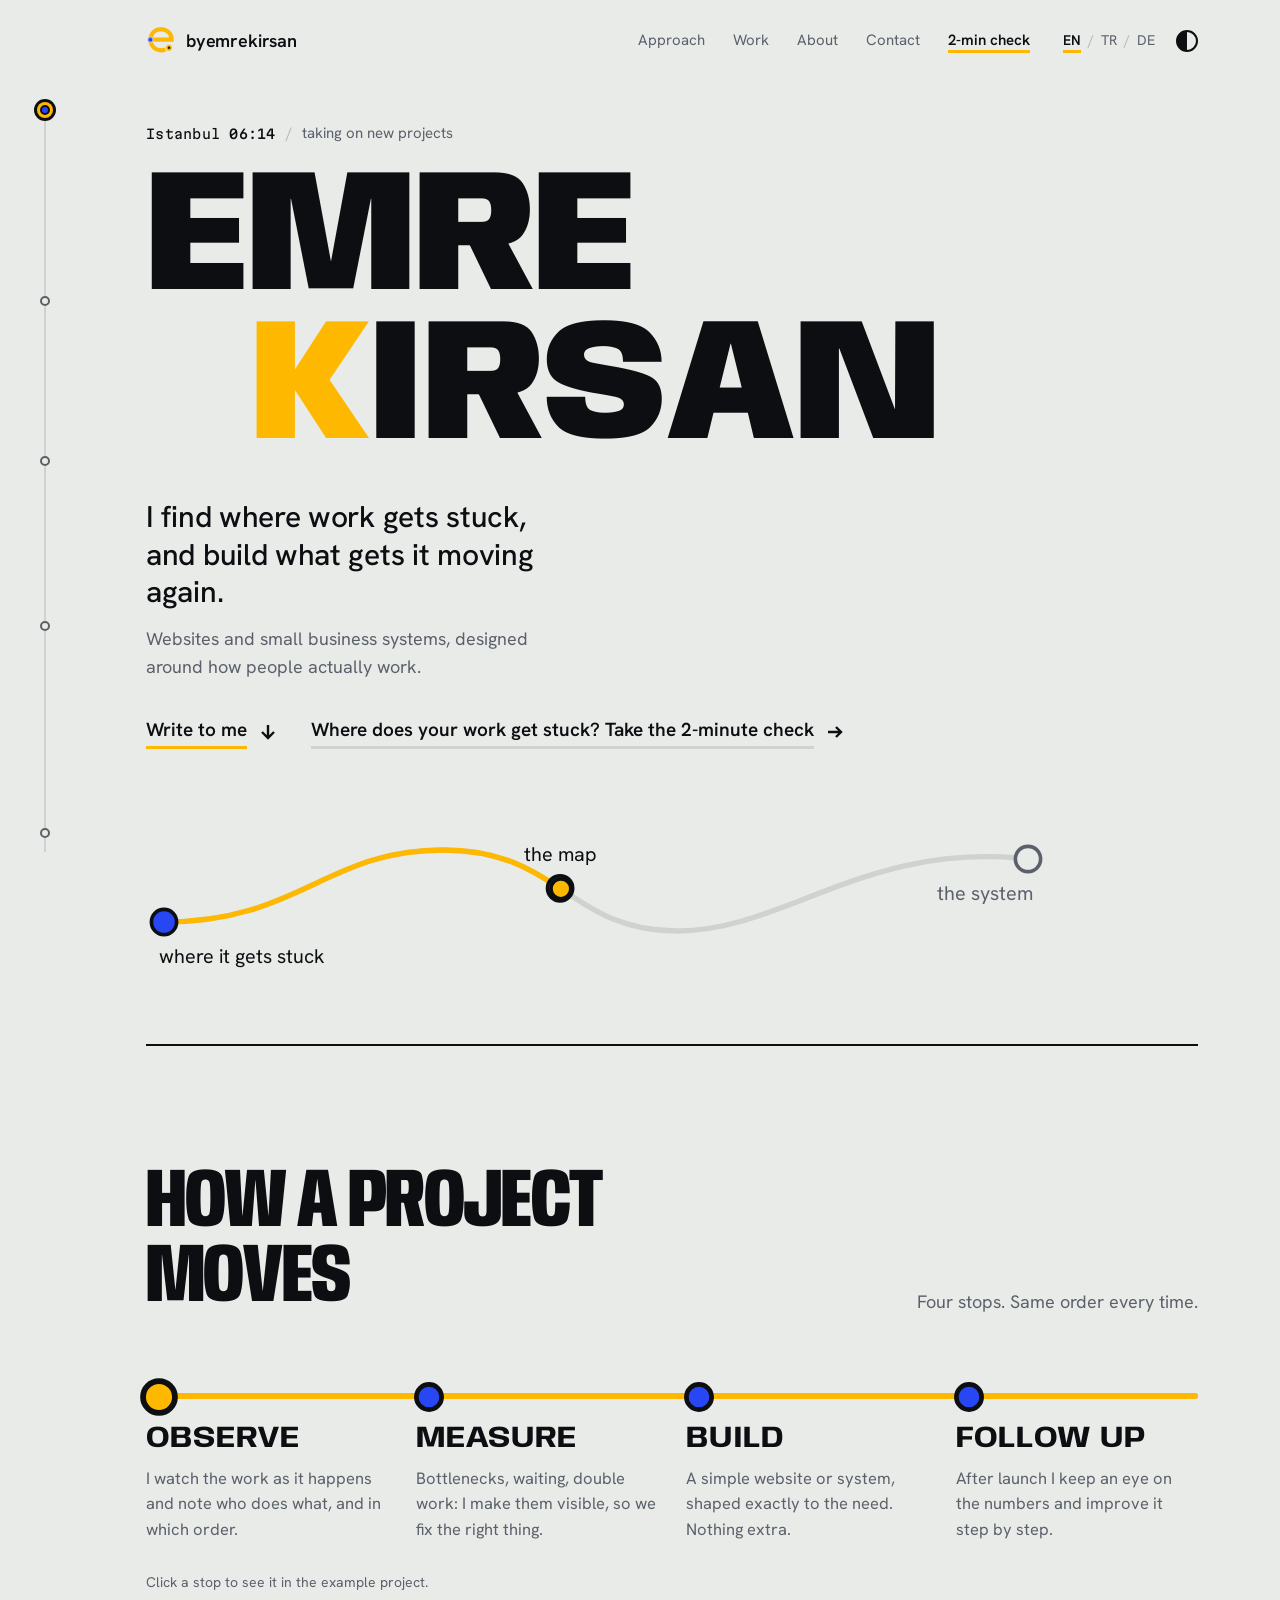
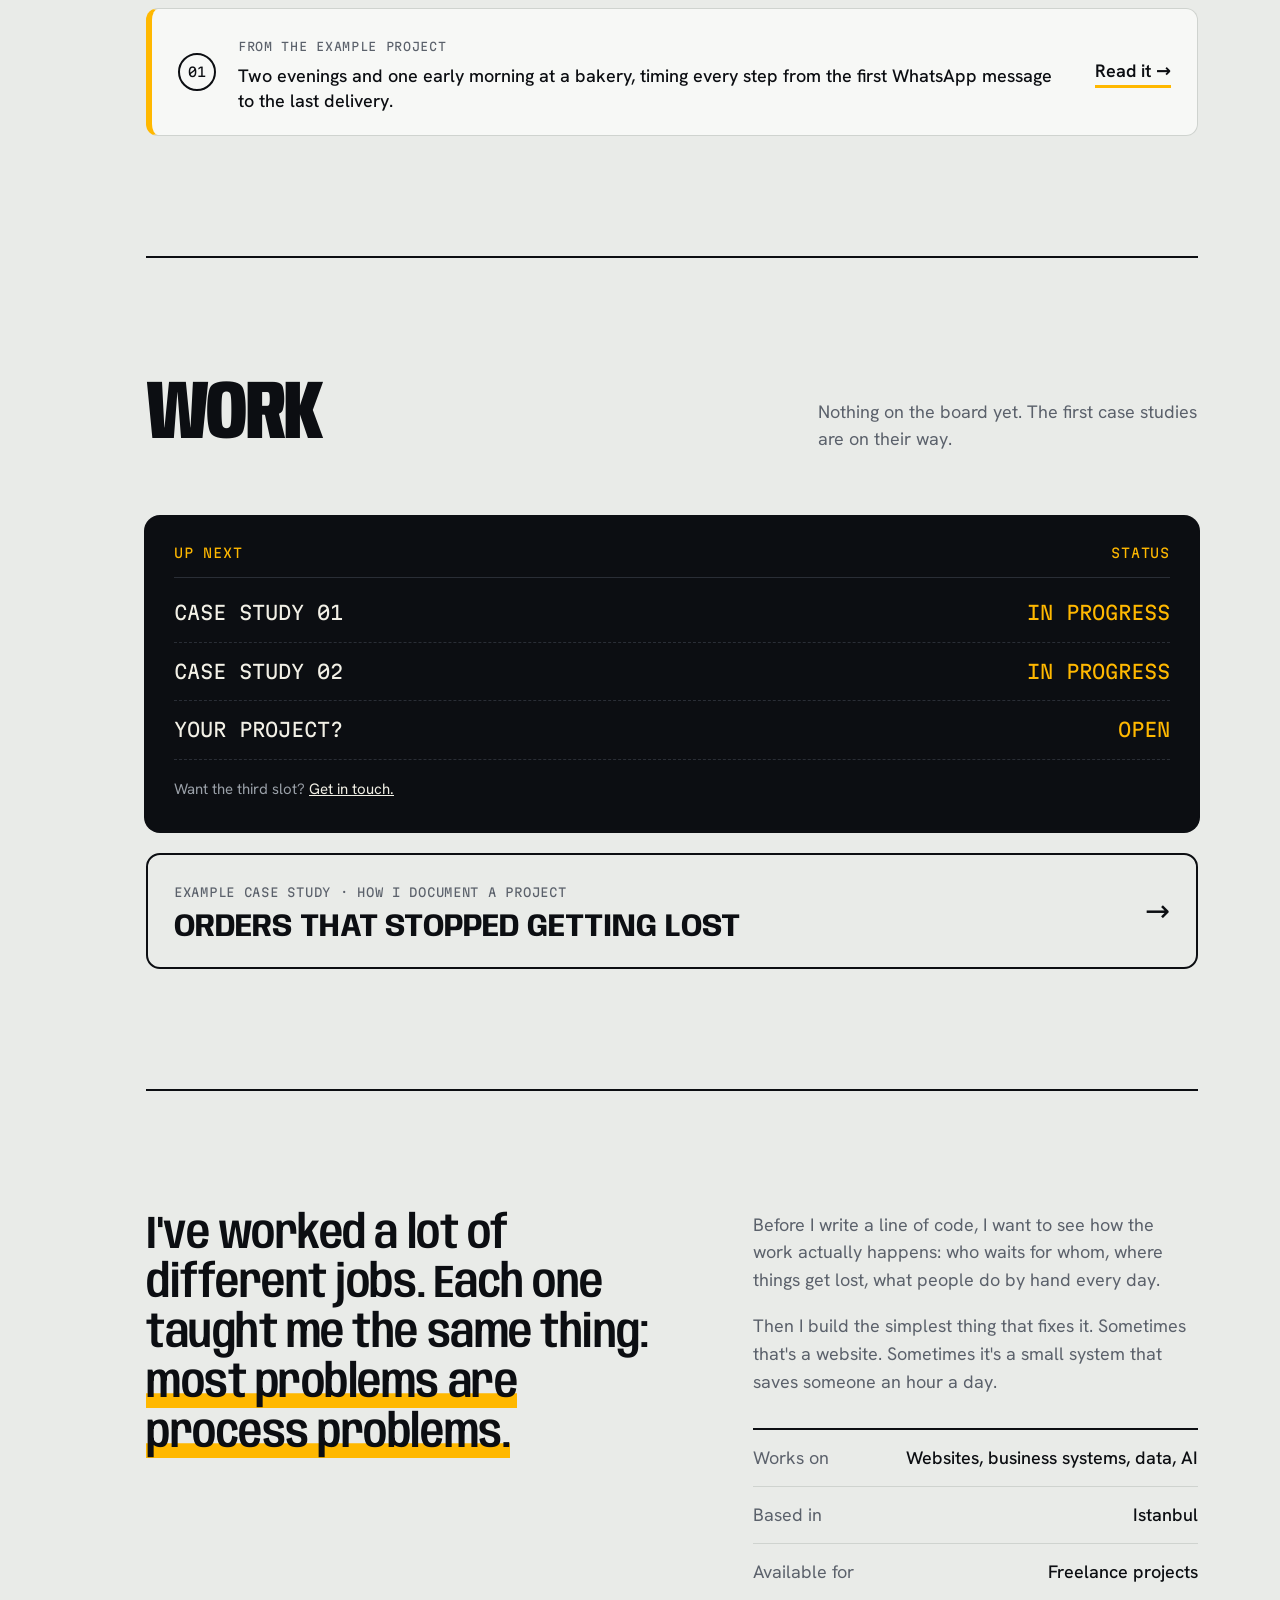
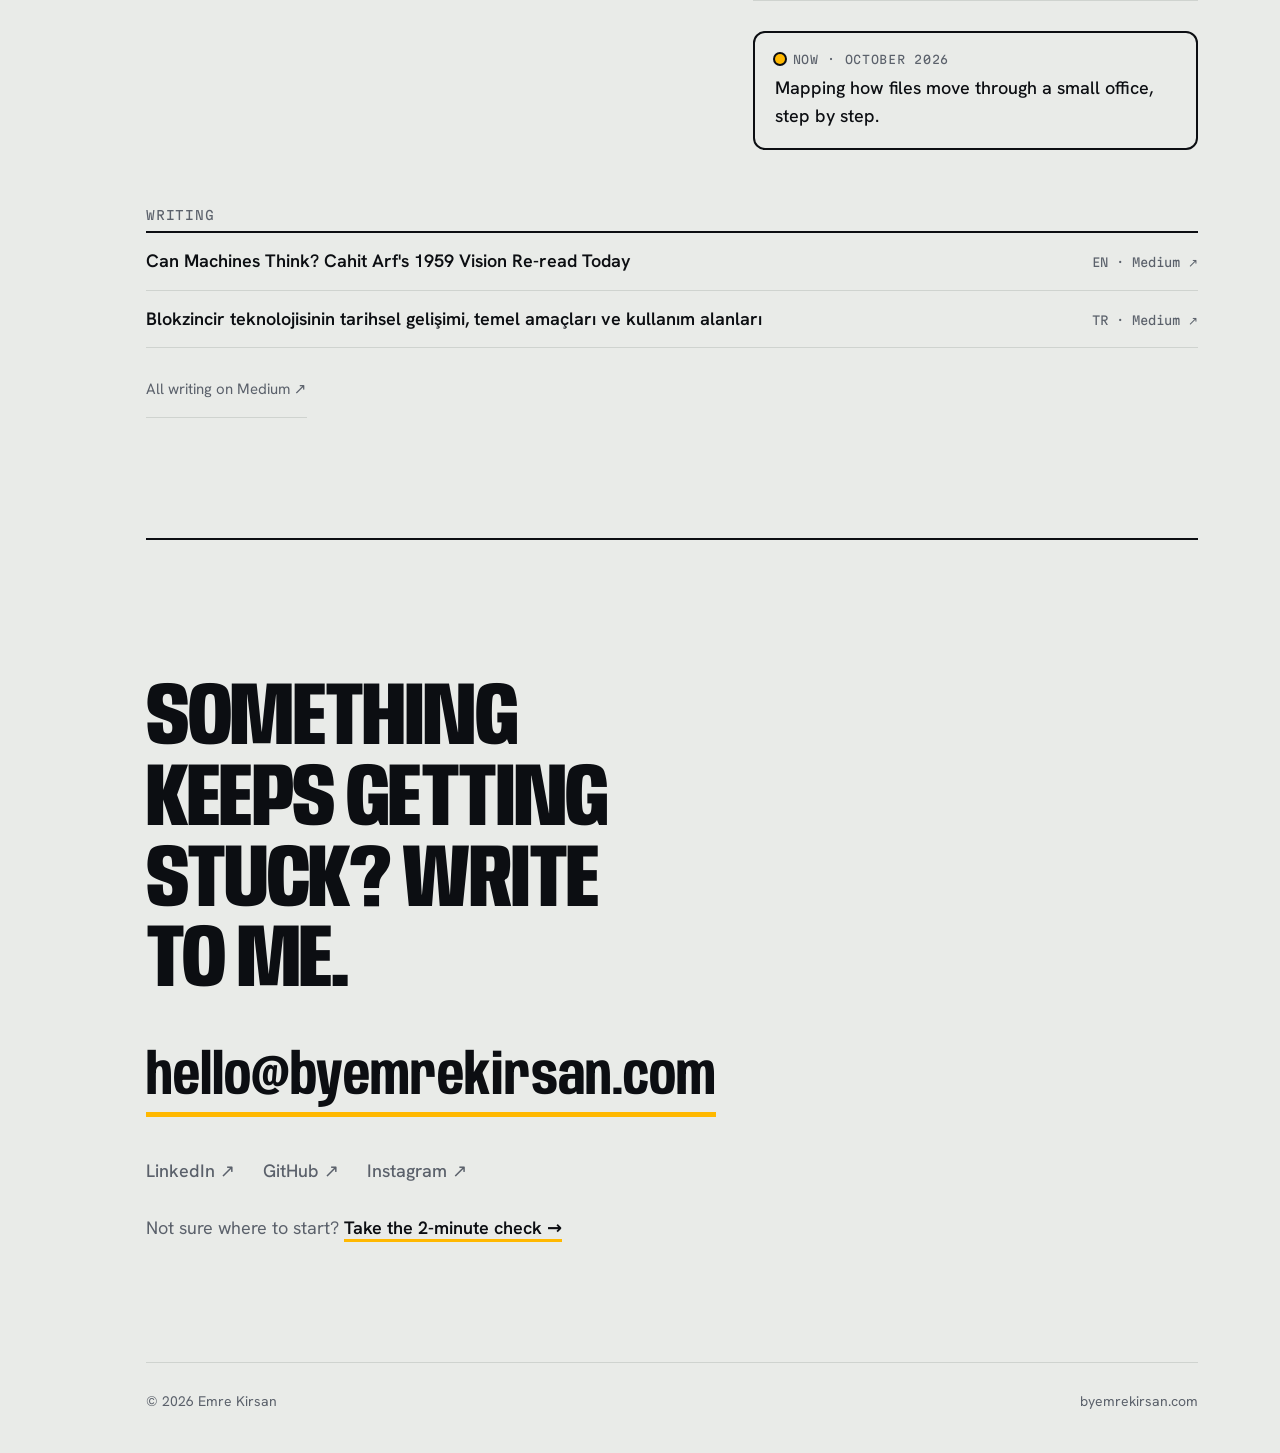
==== index.html @ f9ae8a78 "Add files via upload" ====
<!doctype html>
<html lang="en">
<head>
<meta charset="utf-8">
<meta name="viewport" content="width=device-width, initial-scale=1">
<title>Emre Kirsan</title>
<meta name="description" content="I find where work gets stuck, and build what gets it moving again. Websites and small business systems from Istanbul.">
<meta property="og:title" content="Emre Kirsan · byemrekirsan.com">
<meta property="og:description" content="I find where work gets stuck, and build what gets it moving again.">
<meta property="og:url" content="https://byemrekirsan.com">
<meta property="og:type" content="website">
<meta property="og:image" content="https://byemrekirsan.com/og.png">
<meta property="og:image:width" content="1200">
<meta property="og:image:height" content="630">
<meta name="twitter:card" content="summary_large_image">
<meta name="theme-color" content="#0c0e12">
<link rel="canonical" href="https://byemrekirsan.com/">
<link rel="icon" href="favicon.svg" type="image/svg+xml">
<link rel="apple-touch-icon" href="apple-touch-icon.png">
<link rel="stylesheet" href="fonts/fonts.css">
<style>
:root{
  --bg:#e9ebe8; --surface:#f7f8f6; --ink:#0c0e12; --muted:#5b616b; --rule:#cfd3cf;
  --route:#ffb800;   /* ana hat: trafik sarısı */
  --stop:#2747f5;    /* duraklar: sinyal mavisi */
  --display:"Anybody", "Arial Narrow", sans-serif;
  --body:"Hanken Grotesk", system-ui, sans-serif;
  --board:"Martian Mono", ui-monospace, monospace;
}
@media (prefers-color-scheme: dark){
  :root:not([data-theme="light"]){ --bg:#0c0e12; --surface:#14171d; --ink:#e9ebe8; --muted:#8d939c; --rule:#262a31; --stop:#6f86ff; }
}
:root[data-theme="dark"]{ --bg:#0c0e12; --surface:#14171d; --ink:#e9ebe8; --muted:#8d939c; --rule:#262a31; --stop:#6f86ff; }

@view-transition{navigation:auto}
*{box-sizing:border-box;margin:0;padding:0}
html{scroll-behavior:smooth}
body{background:var(--bg);color:var(--ink);font-family:var(--body);font-size:18px;line-height:1.55;-webkit-font-smoothing:antialiased;overflow-x:hidden}
a{color:inherit}
::selection{background:var(--route);color:#0c0e12}
.page{max-width:1180px;margin:0 auto;padding:0 32px 0 96px}

/* ---------- üst bar ---------- */
.top{display:flex;justify-content:space-between;align-items:center;padding:26px 0}
.mark{display:flex;align-items:center;gap:10px;text-decoration:none;font-weight:600;letter-spacing:-.01em}
.mark svg{view-transition-name:logo;width:30px;height:30px;flex:none;transition:transform .5s cubic-bezier(.2,.8,.2,1)}
.mark:hover svg{transform:rotate(-12deg)}
.mark .ring{stroke:var(--bg)}
.mark .start{fill:var(--stop)}
.mark .draw{stroke-dasharray:1900;stroke-dashoffset:1900;animation:draw 1.4s .2s cubic-bezier(.6,.05,.25,1) forwards}
.mark .pop{transform-box:fill-box;transform-origin:center;transform:scale(0);animation:pop .35s forwards}
.mark .pop.a{animation-delay:.1s}.mark .pop.b{animation-delay:1.45s}
@keyframes draw{to{stroke-dashoffset:0}}
@keyframes pop{to{transform:scale(1)}}
.top nav{display:flex;gap:28px;align-items:center}
.top nav a{text-decoration:none;color:var(--muted);font-size:15px}
.top nav a:hover{color:var(--ink)}
.top nav a.check{color:var(--ink);font-weight:600;box-shadow:inset 0 -3px 0 var(--route)}
.switch{display:flex;gap:2px;align-items:center;font-size:14px;color:var(--muted)}
.switch button{background:none;border:none;color:inherit;font:inherit;cursor:pointer;padding:4px 5px;border-radius:4px}
.switch button[aria-pressed="true"]{color:var(--ink);font-weight:600;text-decoration:underline;text-decoration-color:var(--route);text-decoration-thickness:3px;text-underline-offset:5px}
.switch .sep{opacity:.4}
.switch .theme{cursor:pointer;width:22px;height:22px;padding:0;border-radius:50%;border:2px solid var(--ink);background:linear-gradient(90deg,var(--ink) 50%,transparent 50%);margin-left:14px}

/* ---------- soldaki rota çizgisi ---------- */
.rail{position:fixed;left:44px;top:110px;bottom:48px;width:2px;background:var(--rule);z-index:5}
.rail .done{position:absolute;left:0;top:0;width:100%;background:var(--route);height:0}
.rail .rider{position:absolute;left:50%;top:0;width:16px;height:16px;margin:-8px 0 0 -8px;border-radius:50%;background:var(--route);box-shadow:0 0 0 3px var(--ink)}
.rail .tick{position:absolute;left:50%;width:10px;height:10px;margin:-5px 0 0 -5px;border-radius:50%;background:var(--bg);border:2px solid var(--muted);transition:.3s}
.rail .tick.on{border-color:var(--ink);background:var(--stop)}
.rail .now{position:absolute;left:22px;top:0;transform:translateY(-50%);font-size:13px;white-space:nowrap;color:var(--muted);transition:opacity .2s}

/* ---------- hero ---------- */
.hero{min-height:calc(100vh - 80px);display:flex;flex-direction:column;justify-content:center;padding:40px 0 60px}
.status{display:flex;align-items:center;gap:10px;color:var(--muted);font-size:15px;margin-bottom:22px}
.status .clock{font-family:var(--board);font-size:13px;color:var(--ink);letter-spacing:.02em}
.status .clock b{font-weight:500;color:var(--ink)}
.status .colon{animation:tick 2s steps(1) infinite}
@keyframes tick{50%{opacity:.2}}
.status .sep{opacity:.4}

.name{font-family:var(--display);font-weight:800;font-size:clamp(64px,13.5vw,196px);line-height:.86;letter-spacing:-.025em;text-transform:uppercase;user-select:none}
.name .row{display:block;white-space:nowrap}
.name .ch{display:inline-block;font-variation-settings:"wdth" 50,"wght" 300;opacity:0;transition:font-variation-settings .35s cubic-bezier(.2,.8,.2,1)}
.name .ch.ready{opacity:1}
.name .row:last-child{padding-left:.6em}
.name .row:last-child .ch:first-child{color:var(--route);-webkit-text-stroke:0}

.lead{margin-top:34px;font-size:clamp(22px,2.4vw,30px);line-height:1.25;max-width:24ch;font-weight:500;letter-spacing:-.01em}
.sub{margin-top:14px;color:var(--muted);max-width:44ch}

.cta-row{display:flex;gap:34px;flex-wrap:wrap;align-items:center;margin-top:34px}
.cta-row .go{margin-top:0}
.go.alt span{border-bottom-color:var(--rule)}
.go.alt:hover span{border-bottom-color:var(--route)}
.go.alt svg{transform:none}
.go.alt:hover svg{transform:translateX(4px)}
.go{display:inline-flex;align-items:center;gap:12px;margin-top:34px;font-weight:600;text-decoration:none;font-size:19px;width:max-content}
.go span{border-bottom:3px solid var(--route);padding-bottom:2px}
.go svg{transition:transform .25s}
.go:hover svg{transform:translateY(4px)}

/* hero rota diyagramı */
.map{margin-top:56px;width:100%;max-width:900px}
.map svg{width:100%;height:auto;overflow:visible}
.map .track{fill:none;stroke:var(--rule);stroke-width:6;stroke-linecap:round}
.map .line{fill:none;stroke:var(--route);stroke-width:6;stroke-linecap:round}
.map .node{fill:var(--bg);stroke:var(--muted);stroke-width:4;transition:.3s}
.map .node.on{stroke:var(--ink);fill:var(--stop)}
.map .lbl{font-family:var(--body);font-size:22px;fill:var(--muted);transition:fill .3s}
.map .lbl.on{fill:var(--ink)}
.map .dot{fill:var(--route);stroke:var(--ink);stroke-width:4}

/* ---------- bölümler ---------- */
section{padding:120px 0;border-top:2px solid var(--ink)}
.head{display:grid;grid-template-columns:1fr 1fr;gap:40px;align-items:end;margin-bottom:64px}
.head h2{font-family:var(--display);font-weight:800;font-variation-settings:"wdth" 70;font-size:clamp(46px,6.5vw,92px);line-height:.9;text-transform:uppercase;letter-spacing:-.02em}
.head p{color:var(--muted);max-width:38ch;justify-self:end}

/* yaklaşım: yatay hat + duraklar */
.line4{position:relative;display:grid;grid-template-columns:repeat(4,1fr);gap:28px;padding-top:44px}
.line4::before{content:"";position:absolute;top:13px;left:0;right:0;height:6px;border-radius:6px;background:var(--rule)}
.line4 .fill{position:absolute;top:13px;left:0;height:6px;border-radius:6px;background:var(--route);width:0;transition:width 2.2s cubic-bezier(.6,.05,.25,1)}
.line4.in .fill{width:100%}
.st{position:relative}
.st::before{content:"";position:absolute;top:-40px;left:0;width:18px;height:18px;border-radius:50%;background:var(--bg);border:4px solid var(--muted);transition:.35s}
.st.on::before{border-color:var(--ink);background:var(--stop);transform:scale(1.15)}
.st h3{font-family:var(--display);font-weight:700;font-variation-settings:"wdth" 110;font-size:30px;line-height:1;margin-bottom:12px;text-transform:uppercase}
.st p{color:var(--muted);font-size:16.5px}
.st{opacity:.35;transition:opacity .5s;cursor:pointer;outline:none;border-radius:6px}
.st.on{opacity:1}
.st:hover h3,.st:focus-visible h3{text-decoration:underline;text-decoration-color:var(--route);text-decoration-thickness:3px;text-underline-offset:5px}
.st.active::before{background:var(--route);border-color:var(--ink);transform:scale(1.45)}
.hint{margin-top:30px;font-size:14px;color:var(--muted)}
.peek{margin-top:14px;display:grid;grid-template-columns:auto 1fr auto;gap:22px;align-items:center;padding:22px 26px;background:var(--surface);border:1px solid var(--rule);border-left:6px solid var(--route);border-radius:12px;transition:opacity .25s}
.peek.fade{opacity:0}
.peek .stepno{font-family:var(--board);font-size:13px;width:38px;height:38px;border-radius:50%;border:2px solid var(--ink);display:grid;place-items:center}
.peek .k{font-family:var(--board);font-size:11.5px;letter-spacing:.06em;text-transform:uppercase;color:var(--muted)}
.peek p{margin-top:4px;font-size:18px;font-weight:500;line-height:1.4}
.peek a{font-weight:600;white-space:nowrap;text-decoration:none;border-bottom:3px solid var(--route)}

/* işler: kalkış panosu */
.board{background:#0c0e12;color:#f2f0e6;border-radius:14px;padding:26px 28px 30px;font-family:var(--board);box-shadow:0 0 0 2px var(--ink)}
.board .bh{display:flex;justify-content:space-between;color:#ffb800;font-size:13px;letter-spacing:.06em;padding-bottom:14px;border-bottom:1px solid #2a2e36;margin-bottom:6px}
.board .row{display:grid;grid-template-columns:1fr auto;gap:20px;padding:14px 0;border-bottom:1px dashed #2a2e36;font-size:clamp(14px,1.8vw,19px)}
.board .row:last-child{border-bottom:none}
.board .row .s{color:#ffb800}
.board .row:last-child .s{color:#5ee08f}
.board .f{display:inline-block;min-width:1ch}
.board .note{margin-top:18px;font-family:var(--body);color:#9aa0a8;font-size:15px}
.board .note a{color:#f2f0e6}
.example{display:flex;justify-content:space-between;align-items:center;gap:20px;margin-top:22px;padding:22px 26px;border:2px solid var(--ink);border-radius:14px;text-decoration:none;transition:background .25s,color .25s}
.example:hover{background:var(--ink);color:var(--bg)}
.example .k{font-family:var(--board);font-size:12px;letter-spacing:.06em;text-transform:uppercase;color:var(--muted)}
.example:hover .k{color:var(--route)}
.example strong{display:block;font-family:var(--display);font-weight:700;font-variation-settings:"wdth" 95;font-size:clamp(22px,2.6vw,32px);line-height:1.05;text-transform:uppercase;margin-top:6px}
.example .arr{font-size:30px;transition:transform .25s}
.example:hover .arr{transform:translateX(6px)}

/* hakkımda */
.about{display:grid;grid-template-columns:1.2fr 1fr;gap:72px}
.about .big{font-family:var(--display);font-weight:600;font-variation-settings:"wdth" 85;font-size:clamp(30px,3.6vw,48px);line-height:1.08;letter-spacing:-.01em}
.about .big mark{background:none;color:inherit;box-shadow:inset 0 -.32em 0 var(--route)}
.about p + p{margin-top:18px}
.about .txt p{color:var(--muted)}
.facts{margin-top:32px;border-top:2px solid var(--ink)}
.facts div{display:flex;justify-content:space-between;gap:20px;padding:14px 0;border-bottom:1px solid var(--rule)}
.facts dt{color:var(--muted)}
.facts dd{text-align:right;font-weight:500}
.nowline{margin-top:30px;padding:18px 20px;border:2px solid var(--ink);border-radius:12px;position:relative}
.nowline .k{font-family:var(--board);font-size:11.5px;letter-spacing:.06em;text-transform:uppercase;color:var(--muted);display:flex;align-items:center;gap:8px}
.nowline .k::before{content:"";width:10px;height:10px;border-radius:50%;background:var(--route);box-shadow:0 0 0 2px var(--ink)}
.nowline p{margin-top:6px;color:var(--ink) !important;font-weight:500}
.writing{margin-top:56px}
.writing h3{font-family:var(--board);font-size:12.5px;font-weight:400;letter-spacing:.06em;text-transform:uppercase;color:var(--muted);margin-bottom:6px}
.writing a{display:grid;grid-template-columns:1fr auto;gap:20px;align-items:baseline;padding:16px 0;border-bottom:1px solid var(--rule);text-decoration:none}
.writing a:first-of-type{border-top:2px solid var(--ink)}
.writing a strong{font-weight:600;font-size:18px;line-height:1.35}
.writing a:hover strong{text-decoration:underline;text-decoration-color:var(--route);text-decoration-thickness:3px;text-underline-offset:4px}
.writing a span{font-family:var(--board);font-size:12px;color:var(--muted);white-space:nowrap}
.writing .more{display:inline-block;margin-top:14px;color:var(--muted);font-size:15px}
.writing .more:hover{color:var(--ink)}
.ct-check{margin-top:30px;color:var(--muted)}
.ct-check a{color:var(--ink);font-weight:600;text-decoration:none;border-bottom:3px solid var(--route)}

/* iletişim */
.contact{padding:140px 0 120px}
.contact h2{font-family:var(--display);font-weight:800;font-variation-settings:"wdth" 70;font-size:clamp(44px,7vw,104px);line-height:.9;text-transform:uppercase;letter-spacing:-.02em;max-width:12ch}
.mail{display:inline-block;margin-top:44px;font-family:var(--display);font-weight:700;font-size:clamp(26px,4.4vw,60px);text-decoration:none;font-variation-settings:"wdth" 75;transition:font-variation-settings .45s cubic-bezier(.2,.8,.2,1);border-bottom:5px solid var(--route);line-height:1.15;word-break:break-all}
.mail:hover{font-variation-settings:"wdth" 120}
.links{margin-top:40px;display:flex;gap:28px;flex-wrap:wrap}
.links a{text-decoration:none;color:var(--muted);font-weight:500}
.links a:hover{color:var(--ink)}
.links a::after{content:" ↗"}

footer{display:flex;justify-content:space-between;gap:20px;flex-wrap:wrap;padding:28px 0 40px;border-top:1px solid var(--rule);color:var(--muted);font-size:14px}

/* görünür olunca */
.rv{opacity:0;transform:translateY(24px);transition:opacity .8s, transform .8s cubic-bezier(.2,.8,.2,1)}
.rv.in{opacity:1;transform:none}

@media (prefers-reduced-motion: reduce){
  html{scroll-behavior:auto}
  .rv{opacity:1;transform:none;transition:none}
  .mark .pop{animation:none;transform:none}
  .name .ch{opacity:1;transition:none}
  .line4 .fill{transition:none}
  .status .colon{animation:none}
  .mark .draw{animation:none;stroke-dashoffset:0}
}
@media (max-width: 1320px){ .rail .now{display:none} }
@media (max-width: 900px){
  .page{padding:0 20px 0 20px}
  .rail{display:none}
  .top nav a{display:none}
  .head{grid-template-columns:1fr;gap:16px}
  .head p{justify-self:start}
  .line4{grid-template-columns:1fr;padding:0 0 0 44px;gap:40px}
  .line4::before,.line4 .fill{top:0;left:13px;right:auto;width:6px;height:100%}
  .line4 .fill{height:0;width:6px;transition:height 2.2s cubic-bezier(.6,.05,.25,1)}
  .line4.in .fill{height:100%;width:6px}
  .st::before{top:2px;left:-40px}
  .about{grid-template-columns:1fr;gap:36px}
  .peek{grid-template-columns:1fr;gap:12px}
  .writing a{grid-template-columns:1fr}
  section{padding:84px 0}
  .map .lbl{font-size:40px}
  .map{margin-top:40px}
}
</style>
</head>
<body>

<!-- soldaki rota: sayfa ilerledikçe sarı nokta aşağı iner -->
<div class="rail" aria-hidden="true"><div class="done"></div><div class="rider"></div><span class="now"></span></div>

<div class="page">

<header class="top">
  <a class="mark" href="#top" aria-label="byemrekirsan, home">
    <svg viewBox="200 260 680 620" aria-hidden="true"><path class="draw" d="M300 540 H780 A240 240 0 1 0 710 710" fill="none" stroke="#ffb800" stroke-width="96" stroke-linecap="round"/><circle class="start ring pop a" cx="300" cy="540" r="62" stroke-width="22"/><g class="pop b"><circle class="ring" cx="722" cy="722" r="78" fill="#ffb800" stroke-width="24"/><circle cx="722" cy="722" r="30" fill="#0c0e12"/></g></svg>byemrekirsan</a>
  <nav>
    <a href="#approach" data-i18n="nav.approach">Approach</a>
    <a href="#work" data-i18n="nav.work">Work</a>
    <a href="#about" data-i18n="nav.about">About</a>
    <a href="#contact" data-i18n="nav.contact">Contact</a>
    <a href="check.html" class="check" data-i18n="nav.check">2-min check</a>
    <div class="switch" role="group" aria-label="Language">
      <button data-lang="en" aria-pressed="true">EN</button><span class="sep">/</span>
      <button data-lang="tr" aria-pressed="false">TR</button><span class="sep">/</span>
      <button data-lang="de" aria-pressed="false">DE</button>
      <button class="theme" id="theme" aria-label="Light / dark"></button>
    </div>
  </nav>
</header>

<!-- ============ HERO ============ -->
<main id="top" class="hero" data-stop="stop.start">
  <p class="status"><span class="clock"><span data-i18n="clock.city">Istanbul</span> <b id="hh">--</b><span class="colon">:</span><b id="mm">--</b></span><span class="sep">/</span><span data-i18n="hero.status">taking on new projects</span></p>
  <h1 class="name" lang="en" aria-label="Emre Kirsan"><span class="row">EMRE</span><span class="row">KIRSAN</span></h1>
  <p class="lead" data-i18n="hero.lead">I find where work gets stuck, and build what gets it moving again.</p>
  <p class="sub" data-i18n="hero.sub">Websites and small business systems, designed around how people actually work.</p>
  <div class="cta-row">
  <a class="go" href="#contact"><span data-i18n="hero.cta">Write to me</span>
    <svg width="18" height="18" viewBox="0 0 18 18" fill="none" stroke="currentColor" stroke-width="2.4"><path d="M9 2v13M3 9l6 6 6-6"/></svg></a>
  <a class="go alt" href="check.html"><span data-i18n="hero.check">Where does your work get stuck? Take the 2-minute check</span>
    <svg width="18" height="18" viewBox="0 0 18 18" fill="none" stroke="currentColor" stroke-width="2.4"><path d="M2 9h13M10 4l5 5-5 5"/></svg></a>
  </div>

  <div class="map" aria-hidden="true">
    <svg viewBox="0 0 1000 190">
      <path id="rt-track" class="track" d="M20 130 C 170 130 200 50 330 50 S 470 140 590 140 S 800 40 980 60"/>
      <path id="rt-line" class="line" d="M20 130 C 170 130 200 50 330 50 S 470 140 590 140 S 800 40 980 60"/>
      <g id="rt-nodes"></g>
      <circle id="rt-dot" class="dot" r="11" cx="20" cy="130"/>
    </svg>
  </div>
</main>

<!-- ============ YAKLAŞIM ============ -->
<section id="approach" data-stop="stop.approach">
  <div class="head rv">
    <h2 data-i18n="ap.title">How a project moves</h2>
    <p data-i18n="ap.desc">Four stops. Same order every time.</p>
  </div>
  <div class="line4" id="line4">
    <div class="fill"></div>
    <div class="st" role="button" tabindex="0" data-step="0"><h3 data-i18n="s1.t">Observe</h3><p data-i18n="s1.d">I watch the work as it happens and note who does what, and in which order.</p></div>
    <div class="st" role="button" tabindex="0" data-step="1"><h3 data-i18n="s2.t">Measure</h3><p data-i18n="s2.d">Bottlenecks, waiting, double work: I make them visible, so we fix the right thing.</p></div>
    <div class="st" role="button" tabindex="0" data-step="2"><h3 data-i18n="s3.t">Build</h3><p data-i18n="s3.d">A simple website or system, shaped exactly to the need. Nothing extra.</p></div>
    <div class="st" role="button" tabindex="0" data-step="3"><h3 data-i18n="s4.t">Follow up</h3><p data-i18n="s4.d">After launch I keep an eye on the numbers and improve it step by step.</p></div>
  </div>
  <p class="hint" data-i18n="ap.hint">Click a stop to see it in the example project.</p>
  <div class="peek" id="peek" aria-live="polite">
    <span class="stepno" id="peekNo">01</span>
    <div><span class="k" data-i18n="peek.k">From the example project</span><p id="peekText"></p></div>
    <a href="example-case-study.html" data-i18n="peek.more">Read it →</a>
  </div>
</section>

<!-- ============ İŞLER ============ -->
<section id="work" data-stop="stop.work">
  <div class="head rv">
    <h2 data-i18n="wk.title">Work</h2>
    <p data-i18n="wk.desc">Nothing on the board yet. The first case studies are on their way.</p>
  </div>
  <!-- Projeler bitince bu panoyu proje kartlarıyla değiştireceğiz. -->
  <div class="board rv" id="board">
    <div class="bh"><span data-i18n="bd.h1">UP NEXT</span><span data-i18n="bd.h2">STATUS</span></div>
    <div class="row"><span class="p"></span><span class="s"></span></div>
    <div class="row"><span class="p"></span><span class="s"></span></div>
    <div class="row"><span class="p"></span><span class="s"></span></div>
    <p class="note" data-i18n="bd.note">Want the third slot? <a href="#contact">Get in touch.</a></p>
  </div>
  <a class="example rv" href="example-case-study.html"><span><span class="k" data-i18n="ex.k">Example case study</span><strong data-i18n="ex.t">Orders that stopped getting lost</strong></span><span class="arr" aria-hidden="true">→</span></a>
</section>

<!-- ============ HAKKIMDA ============ -->
<section id="about" data-stop="stop.about">
  <div class="about">
    <p class="big rv" data-i18n="ab.big">I've worked a lot of different jobs. Each one taught me the same thing: <mark>most problems are process problems.</mark></p>
    <div class="txt rv">
      <p data-i18n="ab.p1">Before I write a line of code, I want to see how the work actually happens: who waits for whom, where things get lost, what people do by hand every day.</p>
      <p data-i18n="ab.p2">Then I build the simplest thing that fixes it. Sometimes that's a website. Sometimes it's a small system that saves someone an hour a day.</p>
      <dl class="facts">
        <div><dt data-i18n="f1.l">Works on</dt><dd data-i18n="f1.v">Websites, business systems, data, AI</dd></div>
        <div><dt data-i18n="f2.l">Based in</dt><dd data-i18n="f2.v">Istanbul</dd></div>
        <div><dt data-i18n="f3.l">Available for</dt><dd data-i18n="f3.v">Freelance projects</dd></div>
      </dl>
      <!-- "Şu an" satırı: ayda bir güncelle -->
      <div class="nowline"><span class="k" data-i18n="now.l">Now · October 2026</span><p data-i18n="now.v">Mapping how files move through a small office, step by step.</p></div>
    </div>
  </div>
  <div class="writing rv">
    <h3 data-i18n="wr.l">Writing</h3>
    <a href="https://medium.com/@sametkirsan/can-machines-think-cahit-arfs-1959-vision-re-read-today-ae5ec33050f9" target="_blank" rel="noopener"><strong>Can Machines Think? Cahit Arf's 1959 Vision Re-read Today</strong><span>EN · Medium ↗</span></a>
    <a href="https://medium.com/@sametkirsan/blokzi%CC%87nci%CC%87r-teknoloji%CC%87si%CC%87ni%CC%87n-tari%CC%87hsel-geli%CC%87%C5%9Fi%CC%87mi%CC%87-ve-temel-ama%C3%A7lari-ve-kullanim-alanlari-776271c72d75" target="_blank" rel="noopener"><strong>Blokzincir teknolojisinin tarihsel gelişimi, temel amaçları ve kullanım alanları</strong><span>TR · Medium ↗</span></a>
    <a class="more" href="https://medium.com/@sametkirsan" target="_blank" rel="noopener" data-i18n="wr.more">All writing on Medium ↗</a>
  </div>
</section>

<!-- ============ İLETİŞİM ============ -->
<section id="contact" class="contact" data-stop="stop.contact">
  <h2 class="rv" data-i18n="ct.title">Something keeps getting stuck? Write to me.</h2>
  <a class="mail rv" href="mailto:hello@byemrekirsan.com">hello@byemrekirsan.com</a>
  <div class="links rv">
    <!-- Hesaplarını açınca linkleri güncelle -->
    <a href="https://www.linkedin.com/in/byemrekirsan" target="_blank" rel="noopener">LinkedIn</a>
    <a href="https://github.com/byemrekirsan" target="_blank" rel="noopener">GitHub</a>
    <a href="https://instagram.com/byemrekirsan" target="_blank" rel="noopener">Instagram</a>
  </div>
  <p class="ct-check rv" data-i18n="ct.check">Not sure where to start? <a href="check.html">Take the 2-minute check →</a></p>
</section>

<footer>
  <span>© <span id="yr"></span> Emre Kirsan</span>
  <span>byemrekirsan.com</span>
</footer>

</div>

<script>
/* ================= METİNLER (3 dil) ================= */
const T = {
en:{
  "nav.check":"2-min check","hero.check":"Where does your work get stuck? Take the 2-minute check","ap.hint":"Click a stop to see it in the example project.","peek.k":"From the example project","peek.more":"Read it →","peek":["Two evenings and one early morning at a bakery, timing every step from the first WhatsApp message to the last delivery.","The slow spot was copying orders onto paper: 50 to 60 minutes every night, and where almost every mistake started.","Not a big app. A short order form with each café's usual order already filled in, closing at 21:00.","After the first month: no more copying by hand, and wrong deliveries down from about 8 to 1."],"now.l":"Now · October 2026","now.v":"Mapping how files move through a small office, step by step.","wr.l":"Writing","wr.more":"All writing on Medium ↗","ct.check":"Not sure where to start? <a href=\"check.html\">Take the 2-minute check →</a>",
  "meta.title":"Emre Kirsan",
  "meta.desc":"I find where work gets stuck, and build what gets it moving again. Websites and small business systems from Istanbul.",
  "nav.approach":"Approach","nav.work":"Work","nav.about":"About","nav.contact":"Contact",
  "clock.city":"Istanbul","hero.status":"taking on new projects","ex.k":"Example case study · how I document a project","ex.t":"Orders that stopped getting lost",
  "hero.lead":"I find where work gets stuck, and build what gets it moving again.",
  "hero.sub":"Websites and small business systems, designed around how people actually work.",
  "hero.cta":"Write to me",
  "map":["where it gets stuck","the map","the system"],
  "stop.start":"Start","stop.approach":"Approach","stop.work":"Work","stop.about":"About","stop.contact":"Contact",
  "ap.title":"How a project moves","ap.desc":"Four stops. Same order every time.",
  "s1.t":"Observe","s1.d":"I watch the work as it happens and note who does what, and in which order.",
  "s2.t":"Measure","s2.d":"Bottlenecks, waiting, double work: I make them visible, so we fix the right thing.",
  "s3.t":"Build","s3.d":"A simple website or system, shaped exactly to the need. Nothing extra.",
  "s4.t":"Follow up","s4.d":"After launch I keep an eye on the numbers and improve it step by step.",
  "wk.title":"Work","wk.desc":"Nothing on the board yet. The first case studies are on their way.",
  "bd.h1":"UP NEXT","bd.h2":"STATUS",
  "board":[["CASE STUDY 01","IN PROGRESS"],["CASE STUDY 02","IN PROGRESS"],["YOUR PROJECT?","OPEN"]],
  "bd.note":"Want the third slot? <a href=\"#contact\">Get in touch.</a>",
  "ab.big":"I've worked a lot of different jobs. Each one taught me the same thing: <mark>most problems are process problems.</mark>",
  "ab.p1":"Before I write a line of code, I want to see how the work actually happens: who waits for whom, where things get lost, what people do by hand every day.",
  "ab.p2":"Then I build the simplest thing that fixes it. Sometimes that's a website. Sometimes it's a small system that saves someone an hour a day.",
  "f1.l":"Works on","f1.v":"Websites, business systems, data, AI",
  "f2.l":"Based in","f2.v":"Istanbul",
  "f3.l":"Available for","f3.v":"Freelance projects",
  "ct.title":"Something keeps getting stuck? Write to me."
},
tr:{
  "nav.check":"2 dk test","hero.check":"İşiniz nerede tıkanıyor? 2 dakikalık teste başlayın","ap.hint":"Örnek projede görmek için bir durağa tıklayın.","peek.k":"Örnek projeden","peek.more":"Devamını oku →","peek":["Bir fırında iki akşam ve bir sabah erken saat; ilk WhatsApp mesajından son teslimata kadar her adımı ölçtüm.","Yavaşlayan nokta siparişlerin kâğıda geçirilmesiydi: her gece 50-60 dakika ve neredeyse bütün hataların başladığı yer.","Büyük bir uygulama değil. Her kafenin her zamanki siparişinin hazır geldiği, 21:00'de kapanan kısa bir sipariş formu.","İlk ayın sonunda: elle yazma tamamen bitti, yanlış teslimatlar ayda 8'den 1'e indi."],"now.l":"Şu an · Ekim 2026","now.v":"Küçük bir ofiste dosyaların nasıl dolaştığını adım adım haritalıyorum.","wr.l":"Yazılar","wr.more":"Medium'daki tüm yazılar ↗","ct.check":"Nereden başlayacağınızdan emin değil misiniz? <a href=\"check.html\">2 dakikalık teste başlayın →</a>",
  "meta.title":"Emre Kirsan",
  "meta.desc":"İşin nerede tıkandığını bulur, yeniden akmasını sağlayacak şeyi kurarım. İstanbul'dan web siteleri ve küçük iş sistemleri.",
  "nav.approach":"Yaklaşım","nav.work":"İşler","nav.about":"Hakkımda","nav.contact":"İletişim",
  "clock.city":"İstanbul","hero.status":"yeni projelere açığım","ex.k":"Örnek çalışma · bir projeyi nasıl anlatıyorum","ex.t":"Siparişler artık kaybolmuyor",
  "hero.lead":"İşin nerede tıkandığını bulur, yeniden akmasını sağlayacak şeyi kurarım.",
  "hero.sub":"İnsanların gerçekte nasıl çalıştığına göre tasarlanmış web siteleri ve küçük iş sistemleri.",
  "hero.cta":"Bana yazın",
  "map":["tıkandığı yer","harita","sistem"],
  "stop.start":"Başlangıç","stop.approach":"Yaklaşım","stop.work":"İşler","stop.about":"Hakkımda","stop.contact":"İletişim",
  "ap.title":"Bir proje nasıl ilerler","ap.desc":"Dört durak. Her seferinde aynı sıra.",
  "s1.t":"Gözlem","s1.d":"İşi yapılırken izler, kimin neyi hangi sırayla yaptığını not ederim.",
  "s2.t":"Ölçüm","s2.d":"Darboğazlar, beklemeler, çift iş: Doğru şeyi düzeltmek için hepsini görünür kılarım.",
  "s3.t":"Kurulum","s3.d":"İhtiyaca birebir uyan, sade bir web sitesi ya da sistem. Fazlası değil.",
  "s4.t":"Takip","s4.d":"Yayından sonra rakamları izler, adım adım geliştiririm.",
  "wk.title":"İşler","wk.desc":"Panoda henüz bir şey yok. İlk çalışmalar yolda.",
  "bd.h1":"SIRADAKİLER","bd.h2":"DURUM",
  "board":[["ÇALIŞMA 01","HAZIRLANIYOR"],["ÇALIŞMA 02","HAZIRLANIYOR"],["SİZİN PROJENİZ?","AÇIK"]],
  "bd.note":"Üçüncü sıra sizin olsun mu? <a href=\"#contact\">Yazın.</a>",
  "ab.big":"Çok farklı işlerde çalıştım. Hepsi bana aynı şeyi öğretti: <mark>Sorunların çoğu aslında süreç sorunu.</mark>",
  "ab.p1":"Tek satır kod yazmadan önce işin gerçekte nasıl yapıldığını görmek isterim: Kim kimi bekliyor, işler nerede kayboluyor, insanlar her gün neyi elle yapıyor.",
  "ab.p2":"Sonra onu çözen en sade şeyi kurarım. Bazen bu bir web sitesidir, bazen birine günde bir saat kazandıran küçük bir sistem.",
  "f1.l":"Odak","f1.v":"Web siteleri, iş sistemleri, veri, yapay zekâ",
  "f2.l":"Konum","f2.v":"İstanbul",
  "f3.l":"Uygunluk","f3.v":"Serbest projeler",
  "ct.title":"Sürekli tıkanan bir işiniz mi var? Yazın."
},
de:{
  "nav.check":"2-Min-Check","hero.check":"Wo hakt es bei Ihnen? Machen Sie den 2-Minuten-Check","ap.hint":"Klicken Sie auf eine Station, um sie im Beispielprojekt zu sehen.","peek.k":"Aus dem Beispielprojekt","peek.more":"Weiterlesen →","peek":["Zwei Abende und ein früher Morgen in einer Bäckerei: jeder Schritt gemessen, von der ersten WhatsApp-Nachricht bis zur letzten Lieferung.","Die langsame Stelle war das Abschreiben der Bestellungen auf Papier: 50 bis 60 Minuten jeden Abend, und dort begann fast jeder Fehler.","Keine große App. Ein kurzes Bestellformular, in dem die übliche Bestellung jedes Cafés schon steht, mit Bestellschluss um 21:00.","Nach dem ersten Monat: kein Abschreiben mehr von Hand, falsche Lieferungen von etwa 8 auf 1 gesunken."],"now.l":"Jetzt · Oktober 2026","now.v":"Ich kartiere Schritt für Schritt, wie Akten durch ein kleines Büro wandern.","wr.l":"Texte","wr.more":"Alle Texte auf Medium ↗","ct.check":"Unsicher, wo Sie anfangen sollen? <a href=\"check.html\">Machen Sie den 2-Minuten-Check →</a>",
  "meta.title":"Emre Kirsan",
  "meta.desc":"Ich finde heraus, wo Arbeit ins Stocken gerät, und baue, was sie wieder in Fluss bringt. Websites und kleine Geschäftssysteme aus Istanbul.",
  "nav.approach":"Ansatz","nav.work":"Arbeiten","nav.about":"Über mich","nav.contact":"Kontakt",
  "clock.city":"Istanbul","hero.status":"offen für neue Projekte","ex.k":"Beispiel-Fallstudie · so dokumentiere ich ein Projekt","ex.t":"Bestellungen, die nicht mehr verloren gehen",
  "hero.lead":"Ich finde heraus, wo Arbeit ins Stocken gerät, und baue, was sie wieder in Fluss bringt.",
  "hero.sub":"Websites und kleine Geschäftssysteme, gestaltet nach der Art, wie Menschen wirklich arbeiten.",
  "hero.cta":"Schreiben Sie mir",
  "map":["wo es hakt","die Karte","das System"],
  "stop.start":"Start","stop.approach":"Ansatz","stop.work":"Arbeiten","stop.about":"Über mich","stop.contact":"Kontakt",
  "ap.title":"Wie ein Projekt vorankommt","ap.desc":"Vier Stationen. Immer in derselben Reihenfolge.",
  "s1.t":"Beobachten","s1.d":"Ich schaue mir die Arbeit an, während sie passiert, und notiere, wer was in welcher Reihenfolge macht.",
  "s2.t":"Messen","s2.d":"Engpässe, Wartezeiten, doppelte Arbeit: Ich mache sie sichtbar, damit wir das Richtige verbessern.",
  "s3.t":"Bauen","s3.d":"Eine schlanke Website oder ein System, genau auf den Bedarf zugeschnitten. Nichts Überflüssiges.",
  "s4.t":"Begleiten","s4.d":"Nach dem Launch behalte ich die Zahlen im Blick und verbessere Schritt für Schritt.",
  "wk.title":"Arbeiten","wk.desc":"Noch steht nichts auf der Tafel. Die ersten Fallstudien sind unterwegs.",
  "bd.h1":"ALS NÄCHSTES","bd.h2":"STATUS",
  "board":[["FALLSTUDIE 01","IN ARBEIT"],["FALLSTUDIE 02","IN ARBEIT"],["IHR PROJEKT?","FREI"]],
  "bd.note":"Der dritte Platz ist noch frei. <a href=\"#contact\">Schreiben Sie mir.</a>",
  "ab.big":"Ich habe in vielen verschiedenen Jobs gearbeitet. Alle haben mir dasselbe gezeigt: <mark>Die meisten Probleme sind Prozessprobleme.</mark>",
  "ab.p1":"Bevor ich eine Zeile Code schreibe, will ich sehen, wie die Arbeit wirklich passiert: Wer wartet auf wen, wo geht etwas verloren, was erledigen die Leute jeden Tag von Hand.",
  "ab.p2":"Dann baue ich die einfachste Lösung, die das behebt. Manchmal ist das eine Website, manchmal ein kleines System, das jemandem täglich eine Stunde spart.",
  "f1.l":"Fokus","f1.v":"Websites, Geschäftssysteme, Daten, KI",
  "f2.l":"Standort","f2.v":"Istanbul",
  "f3.l":"Verfügbar für","f3.v":"Freelance-Projekte",
  "ct.title":"Hakt etwas immer wieder? Schreiben Sie mir."
}};

const reduce = matchMedia('(prefers-reduced-motion: reduce)').matches;
let lang = 'en';

/* ================= 1) İSİM: harfler açılarak gelir, imleç yaklaşınca şişer ================= */
const BASE = {w:100, g:880}, PEAK = {w:150, g:900};
const letters = [];
document.querySelectorAll('.name .row').forEach(row => {
  const txt = row.textContent; row.textContent = '';
  [...txt].forEach(c => { const s = document.createElement('span'); s.className='ch'; s.textContent=c; row.appendChild(s); letters.push(s); });
});
const setVar = (el,w,g) => el.style.fontVariationSettings = `"wdth" ${w.toFixed(1)}, "wght" ${g.toFixed(0)}`;
let hovering = false;
// genişlik dalgası: soldan sağa bir kez geçer
function wave(){
  if (reduce) return;
  letters.forEach((el,i) => {
    setTimeout(() => { if (!hovering){ setVar(el, PEAK.w, PEAK.g); setTimeout(() => { if (!hovering) setVar(el, BASE.w, BASE.g); }, 260); } }, i*65);
  });
}
letters.forEach((el,i) => setTimeout(() => { el.classList.add('ready'); setVar(el, BASE.w, BASE.g); }, reduce ? 0 : 120 + i*70));
if (!reduce) setTimeout(wave, 120 + letters.length*70 + 500);
document.querySelector('.name').addEventListener('click', wave);

if (!reduce && matchMedia('(hover: hover)').matches){
  const hero = document.querySelector('.hero');
  hero.addEventListener('mousemove', e => {
    hovering = true;
    letters.forEach(el => {
      const r = el.getBoundingClientRect();
      const d = Math.hypot(e.clientX - (r.left + r.width/2), e.clientY - (r.top + r.height/2));
      const k = Math.max(0, 1 - d/380);
      const kk = k*k*(3-2*k); // yumuşak geçiş
      setVar(el, BASE.w + kk*(PEAK.w-BASE.w), BASE.g + kk*(PEAK.g-BASE.g));
    });
  });
  hero.addEventListener('mouseleave', () => { hovering = false; letters.forEach(el => setVar(el, BASE.w, BASE.g)); });
}

/* ================= saat (İstanbul saati) ================= */
function tickClock(){
  const parts = new Intl.DateTimeFormat('en-GB',{timeZone:'Europe/Istanbul',hour:'2-digit',minute:'2-digit',hour12:false}).formatToParts(new Date());
  document.getElementById('hh').textContent = parts.find(p=>p.type==='hour').value;
  document.getElementById('mm').textContent = parts.find(p=>p.type==='minute').value;
}
tickClock(); setInterval(tickClock, 15000);

/* ================= 2) HERO ROTASI: çizgi çizilir, nokta duraklara uğrar ================= */
const track = document.getElementById('rt-track'), line = document.getElementById('rt-line'),
      dot = document.getElementById('rt-dot'), nodesG = document.getElementById('rt-nodes');
const L = line.getTotalLength(), STOPS = [0.0, 0.46, 1.0];
const NS = 'http://www.w3.org/2000/svg', nodes = [], labels = [];
STOPS.forEach((f,i) => {
  const p = line.getPointAtLength(L*f);
  const c = document.createElementNS(NS,'circle'); c.setAttribute('cx',p.x); c.setAttribute('cy',p.y); c.setAttribute('r',14); c.setAttribute('class','node');
  const t = document.createElementNS(NS,'text'); t.setAttribute('class','lbl');
  t.setAttribute('x', i===0 ? p.x - 6 : i===2 ? p.x + 6 : p.x);
  t.setAttribute('y', p.y + (i===1 ? -30 : 46));
  t.setAttribute('text-anchor', i===0 ? 'start' : i===2 ? 'end' : 'middle');
  nodesG.append(c,t); nodes.push(c); labels.push(t);
});
line.style.strokeDasharray = L;
function runRoute(){
  if (reduce){ line.style.strokeDashoffset = 0; nodes.concat(labels).forEach(n=>n.classList.add('on')); const p=line.getPointAtLength(L); dot.setAttribute('cx',p.x); dot.setAttribute('cy',p.y); return; }
  nodes.concat(labels).forEach(n=>n.classList.remove('on'));
  const DUR = 4200, PAUSE = 450; let start = null, paused = 0, next = 0;
  function frame(ts){
    if (start === null) start = ts;
    let t = Math.min((ts - start - paused) / DUR, 1);
    const e = t<.5 ? 2*t*t : 1-Math.pow(-2*t+2,2)/2;
    const p = line.getPointAtLength(L*e);
    dot.setAttribute('cx',p.x); dot.setAttribute('cy',p.y);
    line.style.strokeDashoffset = L*(1-e);
    // durağa gelince kısa mola
    if (next < STOPS.length && e >= STOPS[next] - 0.001){
      nodes[next].classList.add('on'); labels[next].classList.add('on'); next++;
      const until = ts + PAUSE; const hold = (now) => { if (now < until){ requestAnimationFrame(hold); } else { paused += PAUSE; requestAnimationFrame(frame); } };
      return requestAnimationFrame(hold);
    }
    if (t < 1) requestAnimationFrame(frame);
    else setTimeout(runRoute, 5000); // kurye tekrar yola çıkar
  }
  requestAnimationFrame(frame);
}
setTimeout(runRoute, reduce ? 0 : 900);

/* ================= 3) KALKIŞ PANOSU: harfler dönerek yerine oturur ================= */
const CH = 'ABCDEFGHIJKLMNOPRSTUVYZÇĞİÖŞÜ0123456789';
function flap(el, target, delay){
  if (reduce){ el.textContent = target; return; }
  let n = 0; const max = 8 + Math.floor(Math.random()*8);
  setTimeout(function tick(){
    if (n++ < max){
      el.textContent = [...target].map(c => c === ' ' ? ' ' : CH[Math.floor(Math.random()*CH.length)]).join('');
      setTimeout(tick, 55);
    } else el.textContent = target;
  }, delay);
}
function fillBoard(){
  document.querySelectorAll('#board .row').forEach((row,i) => {
    const [p,s] = T[lang].board[i];
    flap(row.querySelector('.p'), p, i*220);
    flap(row.querySelector('.s'), s, i*220 + 160);
  });
}

/* ================= durak kesitleri ================= */
let activeStep = 0;
const peek = document.getElementById('peek');
function showStep(i, animate){
  activeStep = i;
  document.querySelectorAll('#line4 .st').forEach((s,j) => { s.classList.toggle('active', j===i); if (j<=i) s.classList.add('on'); });
  const fill = () => { document.getElementById('peekNo').textContent = '0'+(i+1); document.getElementById('peekText').textContent = T[lang].peek[i]; peek.classList.remove('fade'); };
  if (animate && !reduce){ peek.classList.add('fade'); setTimeout(fill, 180); } else fill();
}
document.querySelectorAll('#line4 .st').forEach(s => {
  const go = () => showStep(+s.dataset.step, true);
  s.addEventListener('click', go);
  s.addEventListener('keydown', e => { if (e.key==='Enter' || e.key===' '){ e.preventDefault(); go(); } });
});

/* ================= 4) DİL ================= */
function setLang(l){
  lang = T[l] ? l : 'en';
  const d = T[lang];
  document.documentElement.lang = lang;
  document.querySelectorAll('[data-i18n]').forEach(el => { const v = d[el.dataset.i18n]; if (typeof v === 'string') el.innerHTML = v; });
  labels.forEach((t,i) => t.textContent = d.map[i]);
  document.title = d["meta.title"];
  document.querySelector('meta[name="description"]').content = d["meta.desc"];
  document.querySelectorAll('.switch [data-lang]').forEach(b => b.setAttribute('aria-pressed', b.dataset.lang === lang));
  if (boardSeen) fillBoard();
  showStep(activeStep, false);
  updateRail();
  try { localStorage.setItem('lang', lang); } catch(e){}
}
document.querySelectorAll('.switch [data-lang]').forEach(b => b.addEventListener('click', () => setLang(b.dataset.lang)));

/* ================= 5) SOLDAKİ ROTA ================= */
const rail = document.querySelector('.rail'), done = rail.querySelector('.done'), rider = rail.querySelector('.rider'), now = rail.querySelector('.now');
const stops = [...document.querySelectorAll('[data-stop]')];
const ticks = stops.map(() => { const t = document.createElement('i'); t.className='tick'; rail.appendChild(t); return t; });
function updateRail(){
  const max = document.documentElement.scrollHeight - innerHeight;
  const prog = max > 0 ? Math.min(1, scrollY / max) : 0;
  const h = rail.clientHeight;
  done.style.height = prog*h + 'px'; rider.style.top = prog*h + 'px'; now.style.top = prog*h + 'px';
  let current = stops[0];
  stops.forEach((s,i) => {
    const f = max > 0 ? Math.min(1, Math.max(0, (s.offsetTop - 80) / max)) : 0;
    ticks[i].style.top = f*h + 'px';
    const reached = scrollY + innerHeight*0.45 >= s.offsetTop;
    ticks[i].classList.toggle('on', reached);
    if (reached) current = s;
  });
  now.textContent = T[lang][current.dataset.stop];
}
addEventListener('scroll', updateRail, {passive:true});
addEventListener('resize', updateRail);

/* ================= 6) GÖRÜNÜR OLUNCA ================= */
let boardSeen = false;
const io = new IntersectionObserver(es => es.forEach(e => {
  if (!e.isIntersecting) return;
  const el = e.target;
  el.classList.add('in');
  if (el.id === 'line4'){
    el.querySelectorAll('.st').forEach((s,i) => setTimeout(() => s.classList.add('on'), reduce ? 0 : 250 + i*520));
    setTimeout(() => showStep(activeStep, true), reduce ? 0 : 250 + 4*520);
  }
  if (el.id === 'board'){ boardSeen = true; fillBoard(); }
  io.unobserve(el);
}), {threshold:.25});
document.querySelectorAll('.rv, #line4').forEach(el => io.observe(el));

/* ================= tema + başlangıç ================= */
const root = document.documentElement;
try { const th = localStorage.getItem('theme'); if (th) root.dataset.theme = th; } catch(e){}
document.getElementById('theme').addEventListener('click', () => {
  const dark = root.dataset.theme ? root.dataset.theme === 'dark' : matchMedia('(prefers-color-scheme: dark)').matches;
  root.dataset.theme = dark ? 'light' : 'dark';
  try { localStorage.setItem('theme', root.dataset.theme); } catch(e){}
});
document.getElementById('yr').textContent = new Date().getFullYear();
let saved = null; try { saved = localStorage.getItem('lang'); } catch(e){}
setLang(saved || 'en'); // ilk açılış İngilizce
</script>
</body>
</html>
---- fonts/fonts.css ----
/* Yazı tipleri dosyanın içine gömülü: bilgisayardan açınca da çalışır (Google'a bağlı değil). Lisans: SIL Open Font License */
@font-face{font-family:'Anybody';font-style:normal;font-display:swap;font-weight:100 900;font-stretch:50% 150%;src:url([data-uri]) format('woff2');unicode-range:U+0000-00FF,U+0131,U+0152-0153,U+02BB-02BC,U+02C6,U+02DA,U+02DC,U+0304,U+0308,U+0329,U+2000-206F,U+20AC,U+2122,U+2191,U+2193,U+2212,U+2215,U+FEFF,U+FFFD}
@font-face{font-family:'Hanken Grotesk';font-style:normal;font-display:swap;font-weight:400;src:url([data-uri]) format('woff2');unicode-range:U+0000-00FF,U+0131,U+0152-0153,U+02BB-02BC,U+02C6,U+02DA,U+02DC,U+0304,U+0308,U+0329,U+2000-206F,U+20AC,U+2122,U+2191,U+2193,U+2212,U+2215,U+FEFF,U+FFFD}
@font-face{font-family:'Hanken Grotesk';font-style:normal;font-display:swap;font-weight:500;src:url([data-uri]) format('woff2');unicode-range:U+0000-00FF,U+0131,U+0152-0153,U+02BB-02BC,U+02C6,U+02DA,U+02DC,U+0304,U+0308,U+0329,U+2000-206F,U+20AC,U+2122,U+2191,U+2193,U+2212,U+2215,U+FEFF,U+FFFD}
@font-face{font-family:'Hanken Grotesk';font-style:normal;font-display:swap;font-weight:600;src:url([data-uri]) format('woff2');unicode-range:U+0000-00FF,U+0131,U+0152-0153,U+02BB-02BC,U+02C6,U+02DA,U+02DC,U+0304,U+0308,U+0329,U+2000-206F,U+20AC,U+2122,U+2191,U+2193,U+2212,U+2215,U+FEFF,U+FFFD}
@font-face{font-family:'Martian Mono';font-style:normal;font-display:swap;font-weight:400;src:url([data-uri]) format('woff2');unicode-range:U+0000-00FF,U+0131,U+0152-0153,U+02BB-02BC,U+02C6,U+02DA,U+02DC,U+0304,U+0308,U+0329,U+2000-206F,U+20AC,U+2122,U+2191,U+2193,U+2212,U+2215,U+FEFF,U+FFFD}
@font-face{font-family:'Martian Mono';font-style:normal;font-display:swap;font-weight:500;src:url([data-uri]) format('woff2');unicode-range:U+0000-00FF,U+0131,U+0152-0153,U+02BB-02BC,U+02C6,U+02DA,U+02DC,U+0304,U+0308,U+0329,U+2000-206F,U+20AC,U+2122,U+2191,U+2193,U+2212,U+2215,U+FEFF,U+FFFD}
@font-face{font-family:'Anybody';font-style:normal;font-display:swap;font-weight:100 900;font-stretch:50% 150%;src:url([data-uri]) format('woff2');unicode-range:U+0100-02BA,U+02BD-02C5,U+02C7-02CC,U+02CE-02D7,U+02DD-02FF,U+0304,U+0308,U+0329,U+1D00-1DBF,U+1E00-1E9F,U+1EF2-1EFF,U+2020,U+20A0-20AB,U+20AD-20C0,U+2113,U+2C60-2C7F,U+A720-A7FF}
@font-face{font-family:'Hanken Grotesk';font-style:normal;font-display:swap;font-weight:400;src:url([data-uri]) format('woff2');unicode-range:U+0100-02BA,U+02BD-02C5,U+02C7-02CC,U+02CE-02D7,U+02DD-02FF,U+0304,U+0308,U+0329,U+1D00-1DBF,U+1E00-1E9F,U+1EF2-1EFF,U+2020,U+20A0-20AB,U+20AD-20C0,U+2113,U+2C60-2C7F,U+A720-A7FF}
@font-face{font-family:'Hanken Grotesk';font-style:normal;font-display:swap;font-weight:500;src:url([data-uri]) format('woff2');unicode-range:U+0100-02BA,U+02BD-02C5,U+02C7-02CC,U+02CE-02D7,U+02DD-02FF,U+0304,U+0308,U+0329,U+1D00-1DBF,U+1E00-1E9F,U+1EF2-1EFF,U+2020,U+20A0-20AB,U+20AD-20C0,U+2113,U+2C60-2C7F,U+A720-A7FF}
@font-face{font-family:'Hanken Grotesk';font-style:normal;font-display:swap;font-weight:600;src:url([data-uri]) format('woff2');unicode-range:U+0100-02BA,U+02BD-02C5,U+02C7-02CC,U+02CE-02D7,U+02DD-02FF,U+0304,U+0308,U+0329,U+1D00-1DBF,U+1E00-1E9F,U+1EF2-1EFF,U+2020,U+20A0-20AB,U+20AD-20C0,U+2113,U+2C60-2C7F,U+A720-A7FF}
@font-face{font-family:'Martian Mono';font-style:normal;font-display:swap;font-weight:400;src:url([data-uri]) format('woff2');unicode-range:U+0100-02BA,U+02BD-02C5,U+02C7-02CC,U+02CE-02D7,U+02DD-02FF,U+0304,U+0308,U+0329,U+1D00-1DBF,U+1E00-1E9F,U+1EF2-1EFF,U+2020,U+20A0-20AB,U+20AD-20C0,U+2113,U+2C60-2C7F,U+A720-A7FF}
@font-face{font-family:'Martian Mono';font-style:normal;font-display:swap;font-weight:500;src:url([data-uri]) format('woff2');unicode-range:U+0100-02BA,U+02BD-02C5,U+02C7-02CC,U+02CE-02D7,U+02DD-02FF,U+0304,U+0308,U+0329,U+1D00-1DBF,U+1E00-1E9F,U+1EF2-1EFF,U+2020,U+20A0-20AB,U+20AD-20C0,U+2113,U+2C60-2C7F,U+A720-A7FF}
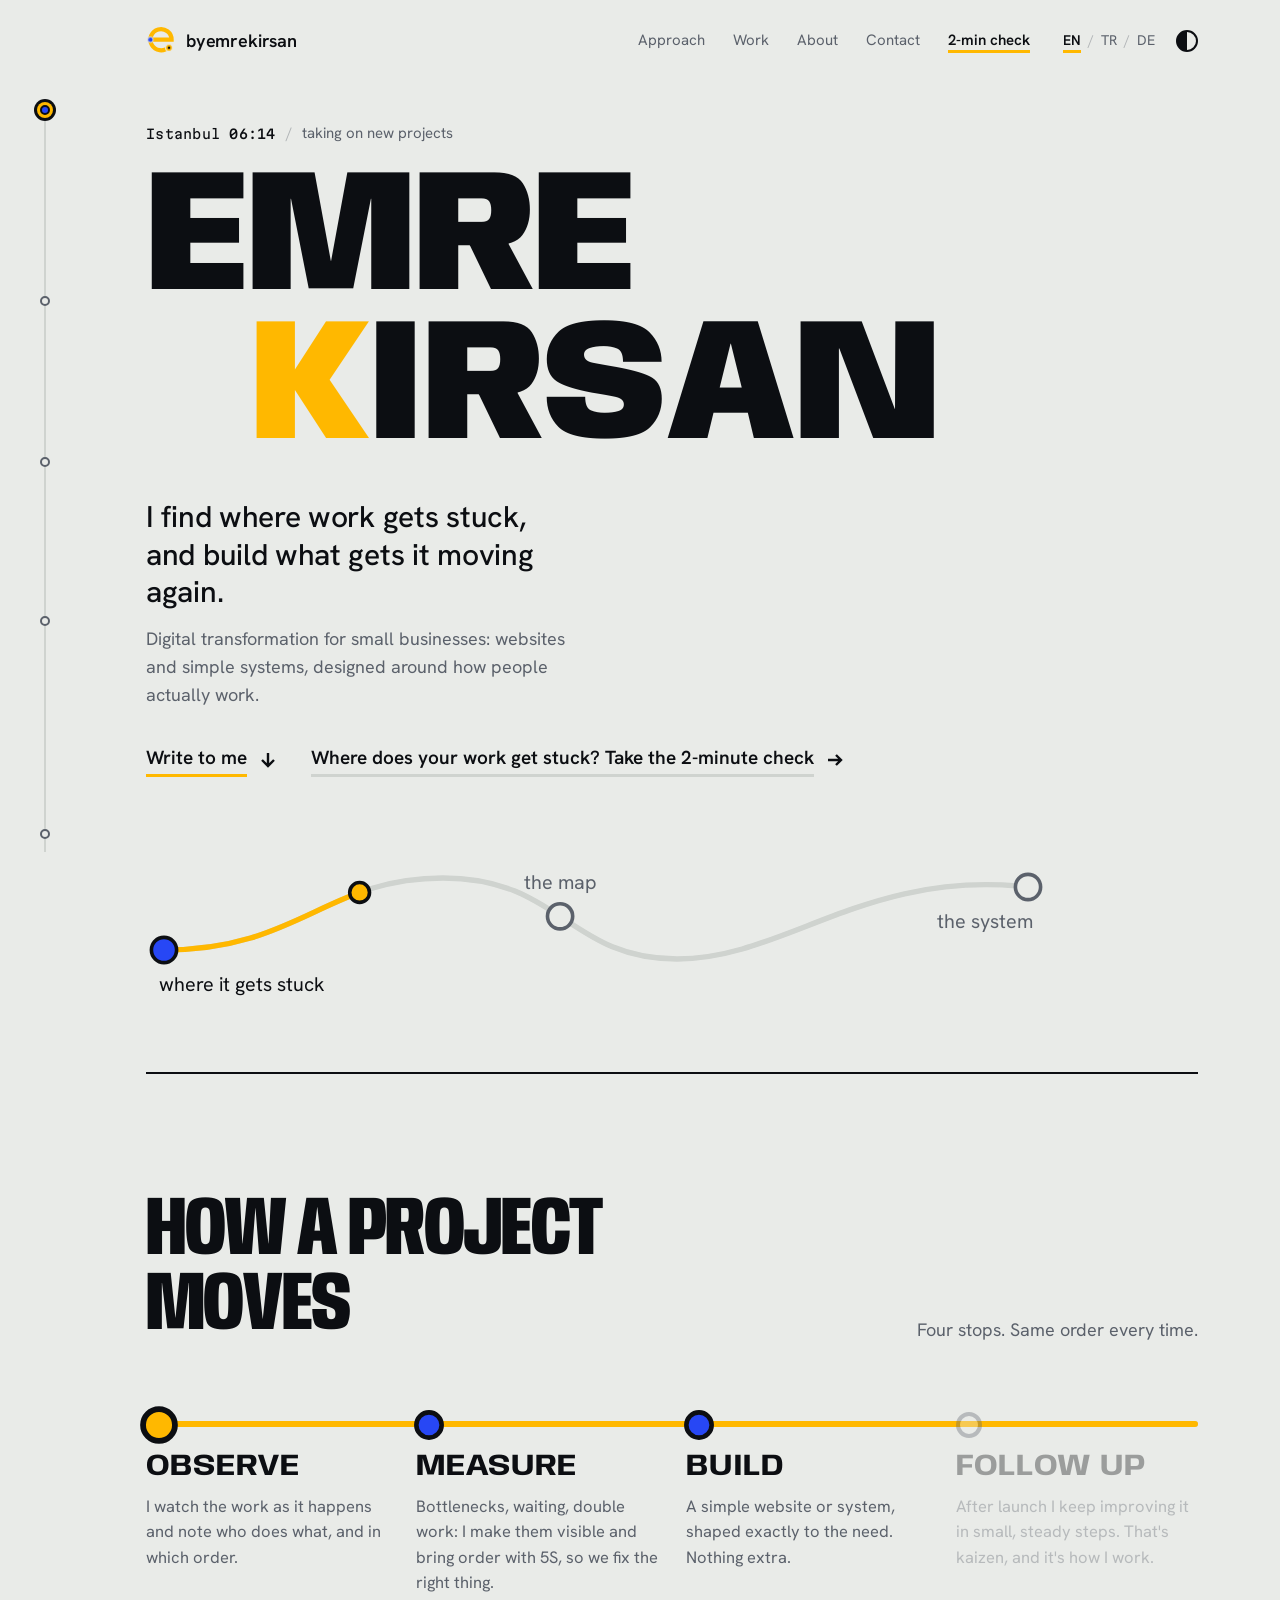
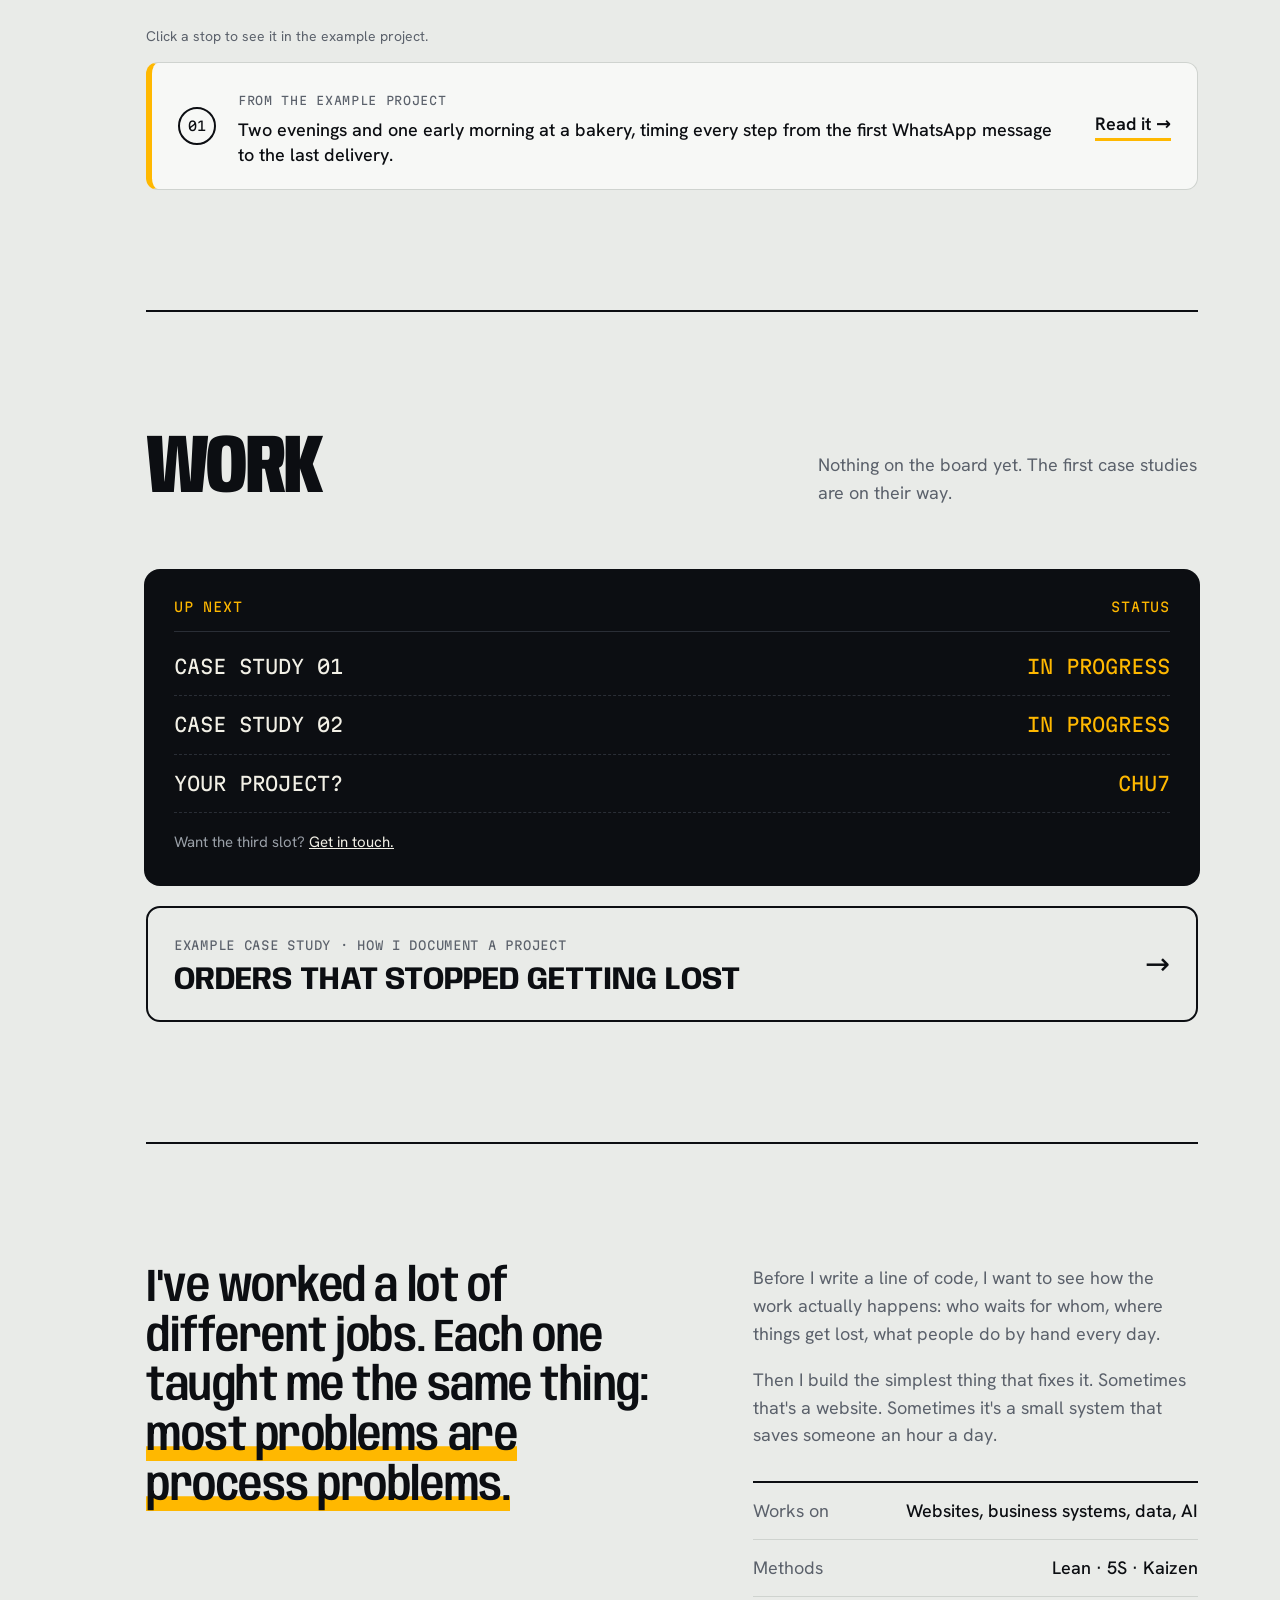
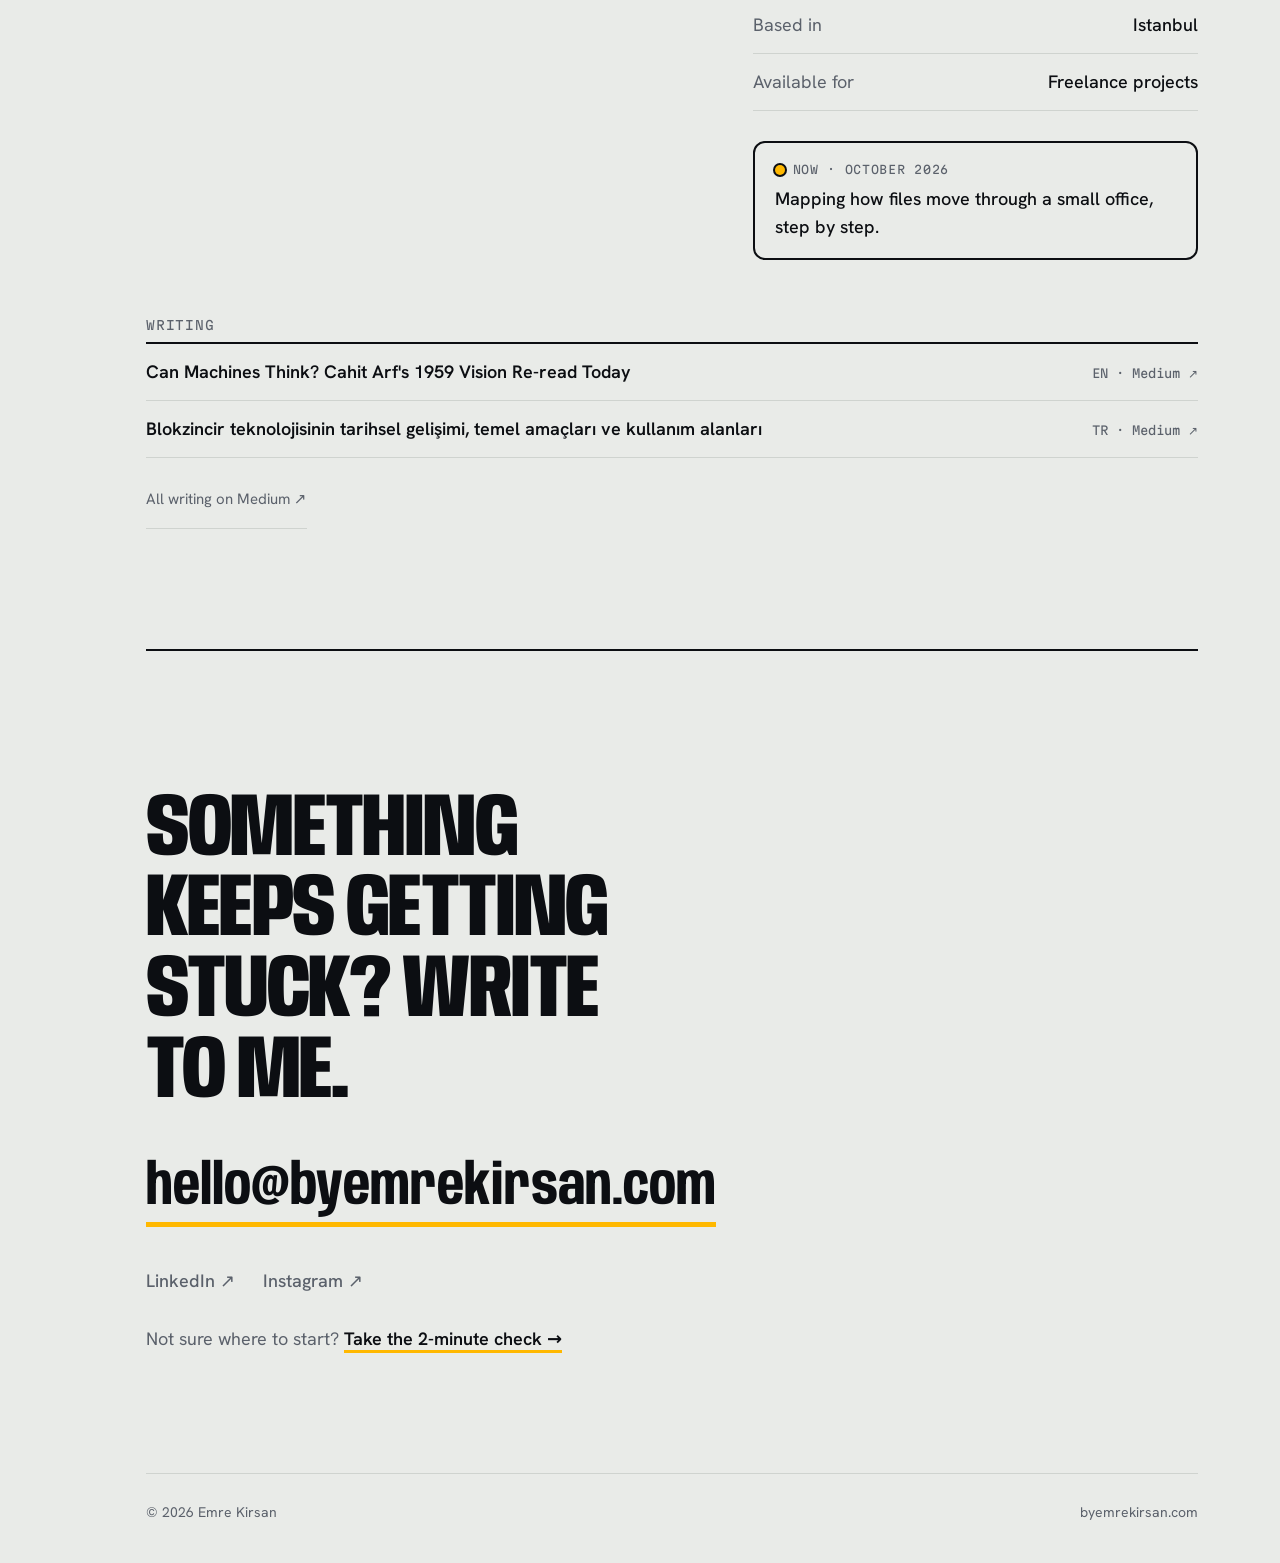
==== commit 23bca1e4: "Add files via upload" ====
--- a/index.html
+++ b/index.html
@@ -3,8 +3,8 @@
 <head>
 <meta charset="utf-8">
 <meta name="viewport" content="width=device-width, initial-scale=1">
-<title>Emre Kirsan</title>
-<meta name="description" content="I find where work gets stuck, and build what gets it moving again. Websites and small business systems from Istanbul.">
+<title>Emre Kirsan (Emre Kırşan) · Websites & business systems, Istanbul</title>
+<meta name="description" content="Digital transformation for small businesses in Istanbul. I find where work gets stuck and build websites and simple systems that get it moving again. Lean, 5S, kaizen.">
 <meta property="og:title" content="Emre Kirsan · byemrekirsan.com">
 <meta property="og:description" content="I find where work gets stuck, and build what gets it moving again.">
 <meta property="og:url" content="https://byemrekirsan.com">
@@ -12,8 +12,21 @@
 <meta property="og:image" content="https://byemrekirsan.com/og.png">
 <meta property="og:image:width" content="1200">
 <meta property="og:image:height" content="630">
+<meta property="og:image:type" content="image/png">
+<meta property="og:image:alt" content="Emre Kirsan logo and tagline">
+<meta property="og:locale" content="en_US">
 <meta name="twitter:card" content="summary_large_image">
 <meta name="theme-color" content="#0c0e12">
+<script type="application/ld+json">
+{"@context":"https://schema.org","@type":"Person","name":"Emre Kirsan","alternateName":["Emre Kırşan","byemrekirsan"],
+"url":"https://byemrekirsan.com/","image":"https://byemrekirsan.com/brand/logo-e-dark.png","email":"mailto:hello@byemrekirsan.com",
+"jobTitle":"Digital transformation","description":"Finds where work gets stuck in small businesses and builds websites and simple systems that get it moving again.",
+"address":{"@type":"PostalAddress","addressLocality":"Istanbul","addressCountry":"TR"},
+"knowsLanguage":["en","tr","de"],
+"knowsAbout":["Digital transformation","Lean","5S","Kaizen","Process improvement","Web development"],
+"sameAs":["https://www.linkedin.com/in/s-emrekirsan","https://instagram.com/byemrekirsan","https://medium.com/@sametkirsan"]}
+</script>
+<meta property="og:site_name" content="byemrekirsan">
 <link rel="canonical" href="https://byemrekirsan.com/">
 <link rel="icon" href="favicon.svg" type="image/svg+xml">
 <link rel="apple-touch-icon" href="apple-touch-icon.png">
@@ -228,6 +241,7 @@
   .map{margin-top:40px}
 }
 </style>
+<script defer src="https://cloud.umami.is/script.js" data-website-id="40d763a4-e63f-450d-ba76-feec5ee81941" data-domains="byemrekirsan.com,www.byemrekirsan.com"></script>
 </head>
 <body>
 
@@ -244,11 +258,11 @@
     <a href="#work" data-i18n="nav.work">Work</a>
     <a href="#about" data-i18n="nav.about">About</a>
     <a href="#contact" data-i18n="nav.contact">Contact</a>
-    <a href="check.html" class="check" data-i18n="nav.check">2-min check</a>
+    <a href="check.html" class="check" data-umami-event="check-open" data-umami-event-from="nav" data-i18n="nav.check">2-min check</a>
     <div class="switch" role="group" aria-label="Language">
-      <button data-lang="en" aria-pressed="true">EN</button><span class="sep">/</span>
-      <button data-lang="tr" aria-pressed="false">TR</button><span class="sep">/</span>
-      <button data-lang="de" aria-pressed="false">DE</button>
+      <button data-lang="en" data-umami-event="language" data-umami-event-lang="en" aria-pressed="true">EN</button><span class="sep">/</span>
+      <button data-lang="tr" data-umami-event="language" data-umami-event-lang="tr" aria-pressed="false">TR</button><span class="sep">/</span>
+      <button data-lang="de" data-umami-event="language" data-umami-event-lang="de" aria-pressed="false">DE</button>
       <button class="theme" id="theme" aria-label="Light / dark"></button>
     </div>
   </nav>
@@ -259,11 +273,11 @@
   <p class="status"><span class="clock"><span data-i18n="clock.city">Istanbul</span> <b id="hh">--</b><span class="colon">:</span><b id="mm">--</b></span><span class="sep">/</span><span data-i18n="hero.status">taking on new projects</span></p>
   <h1 class="name" lang="en" aria-label="Emre Kirsan"><span class="row">EMRE</span><span class="row">KIRSAN</span></h1>
   <p class="lead" data-i18n="hero.lead">I find where work gets stuck, and build what gets it moving again.</p>
-  <p class="sub" data-i18n="hero.sub">Websites and small business systems, designed around how people actually work.</p>
+  <p class="sub" data-i18n="hero.sub">Digital transformation for small businesses: websites and simple systems, designed around how people actually work.</p>
   <div class="cta-row">
   <a class="go" href="#contact"><span data-i18n="hero.cta">Write to me</span>
     <svg width="18" height="18" viewBox="0 0 18 18" fill="none" stroke="currentColor" stroke-width="2.4"><path d="M9 2v13M3 9l6 6 6-6"/></svg></a>
-  <a class="go alt" href="check.html"><span data-i18n="hero.check">Where does your work get stuck? Take the 2-minute check</span>
+  <a class="go alt" href="check.html" data-umami-event="check-open" data-umami-event-from="hero"><span data-i18n="hero.check">Where does your work get stuck? Take the 2-minute check</span>
     <svg width="18" height="18" viewBox="0 0 18 18" fill="none" stroke="currentColor" stroke-width="2.4"><path d="M2 9h13M10 4l5 5-5 5"/></svg></a>
   </div>
 
@@ -286,15 +300,15 @@
   <div class="line4" id="line4">
     <div class="fill"></div>
     <div class="st" role="button" tabindex="0" data-step="0"><h3 data-i18n="s1.t">Observe</h3><p data-i18n="s1.d">I watch the work as it happens and note who does what, and in which order.</p></div>
-    <div class="st" role="button" tabindex="0" data-step="1"><h3 data-i18n="s2.t">Measure</h3><p data-i18n="s2.d">Bottlenecks, waiting, double work: I make them visible, so we fix the right thing.</p></div>
+    <div class="st" role="button" tabindex="0" data-step="1"><h3 data-i18n="s2.t">Measure</h3><p data-i18n="s2.d">Bottlenecks, waiting, double work: I make them visible and bring order with 5S, so we fix the right thing.</p></div>
     <div class="st" role="button" tabindex="0" data-step="2"><h3 data-i18n="s3.t">Build</h3><p data-i18n="s3.d">A simple website or system, shaped exactly to the need. Nothing extra.</p></div>
-    <div class="st" role="button" tabindex="0" data-step="3"><h3 data-i18n="s4.t">Follow up</h3><p data-i18n="s4.d">After launch I keep an eye on the numbers and improve it step by step.</p></div>
+    <div class="st" role="button" tabindex="0" data-step="3"><h3 data-i18n="s4.t">Follow up</h3><p data-i18n="s4.d">After launch I keep improving it in small, steady steps. That's kaizen, and it's how I work.</p></div>
   </div>
   <p class="hint" data-i18n="ap.hint">Click a stop to see it in the example project.</p>
   <div class="peek" id="peek" aria-live="polite">
     <span class="stepno" id="peekNo">01</span>
     <div><span class="k" data-i18n="peek.k">From the example project</span><p id="peekText"></p></div>
-    <a href="example-case-study.html" data-i18n="peek.more">Read it →</a>
+    <a href="example-case-study.html" data-umami-event="example-open" data-umami-event-from="stops" data-i18n="peek.more">Read it →</a>
   </div>
 </section>
 
@@ -312,7 +326,7 @@
     <div class="row"><span class="p"></span><span class="s"></span></div>
     <p class="note" data-i18n="bd.note">Want the third slot? <a href="#contact">Get in touch.</a></p>
   </div>
-  <a class="example rv" href="example-case-study.html"><span><span class="k" data-i18n="ex.k">Example case study</span><strong data-i18n="ex.t">Orders that stopped getting lost</strong></span><span class="arr" aria-hidden="true">→</span></a>
+  <a class="example rv" href="example-case-study.html" data-umami-event="example-open" data-umami-event-from="work"><span><span class="k" data-i18n="ex.k">Example case study</span><strong data-i18n="ex.t">Orders that stopped getting lost</strong></span><span class="arr" aria-hidden="true">→</span></a>
 </section>
 
 <!-- ============ HAKKIMDA ============ -->
@@ -324,6 +338,7 @@
       <p data-i18n="ab.p2">Then I build the simplest thing that fixes it. Sometimes that's a website. Sometimes it's a small system that saves someone an hour a day.</p>
       <dl class="facts">
         <div><dt data-i18n="f1.l">Works on</dt><dd data-i18n="f1.v">Websites, business systems, data, AI</dd></div>
+        <div><dt data-i18n="fm.l">Methods</dt><dd data-i18n="fm.v">Lean · 5S · Kaizen</dd></div>
         <div><dt data-i18n="f2.l">Based in</dt><dd data-i18n="f2.v">Istanbul</dd></div>
         <div><dt data-i18n="f3.l">Available for</dt><dd data-i18n="f3.v">Freelance projects</dd></div>
       </dl>
@@ -333,8 +348,8 @@
   </div>
   <div class="writing rv">
     <h3 data-i18n="wr.l">Writing</h3>
-    <a href="https://medium.com/@sametkirsan/can-machines-think-cahit-arfs-1959-vision-re-read-today-ae5ec33050f9" target="_blank" rel="noopener"><strong>Can Machines Think? Cahit Arf's 1959 Vision Re-read Today</strong><span>EN · Medium ↗</span></a>
-    <a href="https://medium.com/@sametkirsan/blokzi%CC%87nci%CC%87r-teknoloji%CC%87si%CC%87ni%CC%87n-tari%CC%87hsel-geli%CC%87%C5%9Fi%CC%87mi%CC%87-ve-temel-ama%C3%A7lari-ve-kullanim-alanlari-776271c72d75" target="_blank" rel="noopener"><strong>Blokzincir teknolojisinin tarihsel gelişimi, temel amaçları ve kullanım alanları</strong><span>TR · Medium ↗</span></a>
+    <a href="https://medium.com/@sametkirsan/can-machines-think-cahit-arfs-1959-vision-re-read-today-ae5ec33050f9" target="_blank" rel="noopener" data-umami-event="writing-click" data-umami-event-post="cahit-arf"><strong>Can Machines Think? Cahit Arf's 1959 Vision Re-read Today</strong><span>EN · Medium ↗</span></a>
+    <a href="https://medium.com/@sametkirsan/blokzi%CC%87nci%CC%87r-teknoloji%CC%87si%CC%87ni%CC%87n-tari%CC%87hsel-geli%CC%87%C5%9Fi%CC%87mi%CC%87-ve-temel-ama%C3%A7lari-ve-kullanim-alanlari-776271c72d75" target="_blank" rel="noopener" data-umami-event="writing-click" data-umami-event-post="blockchain"><strong>Blokzincir teknolojisinin tarihsel gelişimi, temel amaçları ve kullanım alanları</strong><span>TR · Medium ↗</span></a>
     <a class="more" href="https://medium.com/@sametkirsan" target="_blank" rel="noopener" data-i18n="wr.more">All writing on Medium ↗</a>
   </div>
 </section>
@@ -342,11 +357,10 @@
 <!-- ============ İLETİŞİM ============ -->
 <section id="contact" class="contact" data-stop="stop.contact">
   <h2 class="rv" data-i18n="ct.title">Something keeps getting stuck? Write to me.</h2>
-  <a class="mail rv" href="mailto:hello@byemrekirsan.com">hello@byemrekirsan.com</a>
+  <a class="mail rv" href="mailto:hello@byemrekirsan.com" data-umami-event="email-click">hello@byemrekirsan.com</a>
   <div class="links rv">
     <!-- Hesaplarını açınca linkleri güncelle -->
-    <a href="https://www.linkedin.com/in/byemrekirsan" target="_blank" rel="noopener">LinkedIn</a>
-    <a href="https://github.com/byemrekirsan" target="_blank" rel="noopener">GitHub</a>
+    <a href="https://www.linkedin.com/in/s-emrekirsan" target="_blank" rel="noopener">LinkedIn</a>
     <a href="https://instagram.com/byemrekirsan" target="_blank" rel="noopener">Instagram</a>
   </div>
   <p class="ct-check rv" data-i18n="ct.check">Not sure where to start? <a href="check.html">Take the 2-minute check →</a></p>
@@ -364,20 +378,20 @@
 const T = {
 en:{
   "nav.check":"2-min check","hero.check":"Where does your work get stuck? Take the 2-minute check","ap.hint":"Click a stop to see it in the example project.","peek.k":"From the example project","peek.more":"Read it →","peek":["Two evenings and one early morning at a bakery, timing every step from the first WhatsApp message to the last delivery.","The slow spot was copying orders onto paper: 50 to 60 minutes every night, and where almost every mistake started.","Not a big app. A short order form with each café's usual order already filled in, closing at 21:00.","After the first month: no more copying by hand, and wrong deliveries down from about 8 to 1."],"now.l":"Now · October 2026","now.v":"Mapping how files move through a small office, step by step.","wr.l":"Writing","wr.more":"All writing on Medium ↗","ct.check":"Not sure where to start? <a href=\"check.html\">Take the 2-minute check →</a>",
-  "meta.title":"Emre Kirsan",
+  "meta.title":"Emre Kirsan (Emre Kırşan) · Websites & business systems, Istanbul",
   "meta.desc":"I find where work gets stuck, and build what gets it moving again. Websites and small business systems from Istanbul.",
   "nav.approach":"Approach","nav.work":"Work","nav.about":"About","nav.contact":"Contact",
   "clock.city":"Istanbul","hero.status":"taking on new projects","ex.k":"Example case study · how I document a project","ex.t":"Orders that stopped getting lost",
   "hero.lead":"I find where work gets stuck, and build what gets it moving again.",
-  "hero.sub":"Websites and small business systems, designed around how people actually work.",
+  "hero.sub":"Digital transformation for small businesses: websites and simple systems, designed around how people actually work.",
   "hero.cta":"Write to me",
   "map":["where it gets stuck","the map","the system"],
   "stop.start":"Start","stop.approach":"Approach","stop.work":"Work","stop.about":"About","stop.contact":"Contact",
   "ap.title":"How a project moves","ap.desc":"Four stops. Same order every time.",
   "s1.t":"Observe","s1.d":"I watch the work as it happens and note who does what, and in which order.",
-  "s2.t":"Measure","s2.d":"Bottlenecks, waiting, double work: I make them visible, so we fix the right thing.",
+  "s2.t":"Measure","s2.d":"Bottlenecks, waiting, double work: I make them visible and bring order with 5S, so we fix the right thing.",
   "s3.t":"Build","s3.d":"A simple website or system, shaped exactly to the need. Nothing extra.",
-  "s4.t":"Follow up","s4.d":"After launch I keep an eye on the numbers and improve it step by step.",
+  "s4.t":"Follow up","s4.d":"After launch I keep improving it in small, steady steps. That's kaizen, and it's how I work.",
   "wk.title":"Work","wk.desc":"Nothing on the board yet. The first case studies are on their way.",
   "bd.h1":"UP NEXT","bd.h2":"STATUS",
   "board":[["CASE STUDY 01","IN PROGRESS"],["CASE STUDY 02","IN PROGRESS"],["YOUR PROJECT?","OPEN"]],
@@ -386,26 +400,26 @@
   "ab.p1":"Before I write a line of code, I want to see how the work actually happens: who waits for whom, where things get lost, what people do by hand every day.",
   "ab.p2":"Then I build the simplest thing that fixes it. Sometimes that's a website. Sometimes it's a small system that saves someone an hour a day.",
   "f1.l":"Works on","f1.v":"Websites, business systems, data, AI",
-  "f2.l":"Based in","f2.v":"Istanbul",
+  "fm.l":"Methods","fm.v":"Lean · 5S · Kaizen","f2.l":"Based in","f2.v":"Istanbul",
   "f3.l":"Available for","f3.v":"Freelance projects",
   "ct.title":"Something keeps getting stuck? Write to me."
 },
 tr:{
   "nav.check":"2 dk test","hero.check":"İşiniz nerede tıkanıyor? 2 dakikalık teste başlayın","ap.hint":"Örnek projede görmek için bir durağa tıklayın.","peek.k":"Örnek projeden","peek.more":"Devamını oku →","peek":["Bir fırında iki akşam ve bir sabah erken saat; ilk WhatsApp mesajından son teslimata kadar her adımı ölçtüm.","Yavaşlayan nokta siparişlerin kâğıda geçirilmesiydi: her gece 50-60 dakika ve neredeyse bütün hataların başladığı yer.","Büyük bir uygulama değil. Her kafenin her zamanki siparişinin hazır geldiği, 21:00'de kapanan kısa bir sipariş formu.","İlk ayın sonunda: elle yazma tamamen bitti, yanlış teslimatlar ayda 8'den 1'e indi."],"now.l":"Şu an · Ekim 2026","now.v":"Küçük bir ofiste dosyaların nasıl dolaştığını adım adım haritalıyorum.","wr.l":"Yazılar","wr.more":"Medium'daki tüm yazılar ↗","ct.check":"Nereden başlayacağınızdan emin değil misiniz? <a href=\"check.html\">2 dakikalık teste başlayın →</a>",
-  "meta.title":"Emre Kirsan",
+  "meta.title":"Emre Kırşan · Web siteleri ve iş sistemleri, İstanbul",
   "meta.desc":"İşin nerede tıkandığını bulur, yeniden akmasını sağlayacak şeyi kurarım. İstanbul'dan web siteleri ve küçük iş sistemleri.",
   "nav.approach":"Yaklaşım","nav.work":"İşler","nav.about":"Hakkımda","nav.contact":"İletişim",
   "clock.city":"İstanbul","hero.status":"yeni projelere açığım","ex.k":"Örnek çalışma · bir projeyi nasıl anlatıyorum","ex.t":"Siparişler artık kaybolmuyor",
   "hero.lead":"İşin nerede tıkandığını bulur, yeniden akmasını sağlayacak şeyi kurarım.",
-  "hero.sub":"İnsanların gerçekte nasıl çalıştığına göre tasarlanmış web siteleri ve küçük iş sistemleri.",
+  "hero.sub":"Küçük işletmeler için dijital dönüşüm: insanların gerçekte nasıl çalıştığına göre tasarlanmış web siteleri ve sade sistemler.",
   "hero.cta":"Bana yazın",
   "map":["tıkandığı yer","harita","sistem"],
   "stop.start":"Başlangıç","stop.approach":"Yaklaşım","stop.work":"İşler","stop.about":"Hakkımda","stop.contact":"İletişim",
   "ap.title":"Bir proje nasıl ilerler","ap.desc":"Dört durak. Her seferinde aynı sıra.",
   "s1.t":"Gözlem","s1.d":"İşi yapılırken izler, kimin neyi hangi sırayla yaptığını not ederim.",
-  "s2.t":"Ölçüm","s2.d":"Darboğazlar, beklemeler, çift iş: Doğru şeyi düzeltmek için hepsini görünür kılarım.",
+  "s2.t":"Ölçüm","s2.d":"Darboğazlar, beklemeler, çift iş: Hepsini görünür kılar, 5S ile düzen getiririm. Böylece doğru şeyi düzeltiriz.",
   "s3.t":"Kurulum","s3.d":"İhtiyaca birebir uyan, sade bir web sitesi ya da sistem. Fazlası değil.",
-  "s4.t":"Takip","s4.d":"Yayından sonra rakamları izler, adım adım geliştiririm.",
+  "s4.t":"Takip","s4.d":"Yayından sonra da küçük ama sürekli adımlarla geliştirmeye devam ederim. Kaizen budur ve ben böyle çalışırım.",
   "wk.title":"İşler","wk.desc":"Panoda henüz bir şey yok. İlk çalışmalar yolda.",
   "bd.h1":"SIRADAKİLER","bd.h2":"DURUM",
   "board":[["ÇALIŞMA 01","HAZIRLANIYOR"],["ÇALIŞMA 02","HAZIRLANIYOR"],["SİZİN PROJENİZ?","AÇIK"]],
@@ -414,26 +428,26 @@
   "ab.p1":"Tek satır kod yazmadan önce işin gerçekte nasıl yapıldığını görmek isterim: Kim kimi bekliyor, işler nerede kayboluyor, insanlar her gün neyi elle yapıyor.",
   "ab.p2":"Sonra onu çözen en sade şeyi kurarım. Bazen bu bir web sitesidir, bazen birine günde bir saat kazandıran küçük bir sistem.",
   "f1.l":"Odak","f1.v":"Web siteleri, iş sistemleri, veri, yapay zekâ",
-  "f2.l":"Konum","f2.v":"İstanbul",
+  "fm.l":"Yöntemler","fm.v":"Yalın · 5S · Kaizen","f2.l":"Konum","f2.v":"İstanbul",
   "f3.l":"Uygunluk","f3.v":"Serbest projeler",
   "ct.title":"Sürekli tıkanan bir işiniz mi var? Yazın."
 },
 de:{
   "nav.check":"2-Min-Check","hero.check":"Wo hakt es bei Ihnen? Machen Sie den 2-Minuten-Check","ap.hint":"Klicken Sie auf eine Station, um sie im Beispielprojekt zu sehen.","peek.k":"Aus dem Beispielprojekt","peek.more":"Weiterlesen →","peek":["Zwei Abende und ein früher Morgen in einer Bäckerei: jeder Schritt gemessen, von der ersten WhatsApp-Nachricht bis zur letzten Lieferung.","Die langsame Stelle war das Abschreiben der Bestellungen auf Papier: 50 bis 60 Minuten jeden Abend, und dort begann fast jeder Fehler.","Keine große App. Ein kurzes Bestellformular, in dem die übliche Bestellung jedes Cafés schon steht, mit Bestellschluss um 21:00.","Nach dem ersten Monat: kein Abschreiben mehr von Hand, falsche Lieferungen von etwa 8 auf 1 gesunken."],"now.l":"Jetzt · Oktober 2026","now.v":"Ich kartiere Schritt für Schritt, wie Akten durch ein kleines Büro wandern.","wr.l":"Texte","wr.more":"Alle Texte auf Medium ↗","ct.check":"Unsicher, wo Sie anfangen sollen? <a href=\"check.html\">Machen Sie den 2-Minuten-Check →</a>",
-  "meta.title":"Emre Kirsan",
+  "meta.title":"Emre Kirsan · Websites & Geschäftssysteme, Istanbul",
   "meta.desc":"Ich finde heraus, wo Arbeit ins Stocken gerät, und baue, was sie wieder in Fluss bringt. Websites und kleine Geschäftssysteme aus Istanbul.",
   "nav.approach":"Ansatz","nav.work":"Arbeiten","nav.about":"Über mich","nav.contact":"Kontakt",
   "clock.city":"Istanbul","hero.status":"offen für neue Projekte","ex.k":"Beispiel-Fallstudie · so dokumentiere ich ein Projekt","ex.t":"Bestellungen, die nicht mehr verloren gehen",
   "hero.lead":"Ich finde heraus, wo Arbeit ins Stocken gerät, und baue, was sie wieder in Fluss bringt.",
-  "hero.sub":"Websites und kleine Geschäftssysteme, gestaltet nach der Art, wie Menschen wirklich arbeiten.",
+  "hero.sub":"Digitale Transformation für kleine Unternehmen: Websites und schlanke Systeme, gestaltet nach der Art, wie Menschen wirklich arbeiten.",
   "hero.cta":"Schreiben Sie mir",
   "map":["wo es hakt","die Karte","das System"],
   "stop.start":"Start","stop.approach":"Ansatz","stop.work":"Arbeiten","stop.about":"Über mich","stop.contact":"Kontakt",
   "ap.title":"Wie ein Projekt vorankommt","ap.desc":"Vier Stationen. Immer in derselben Reihenfolge.",
   "s1.t":"Beobachten","s1.d":"Ich schaue mir die Arbeit an, während sie passiert, und notiere, wer was in welcher Reihenfolge macht.",
-  "s2.t":"Messen","s2.d":"Engpässe, Wartezeiten, doppelte Arbeit: Ich mache sie sichtbar, damit wir das Richtige verbessern.",
+  "s2.t":"Messen","s2.d":"Engpässe, Wartezeiten, doppelte Arbeit: Ich mache sie sichtbar und schaffe Ordnung mit 5S, damit wir das Richtige verbessern.",
   "s3.t":"Bauen","s3.d":"Eine schlanke Website oder ein System, genau auf den Bedarf zugeschnitten. Nichts Überflüssiges.",
-  "s4.t":"Begleiten","s4.d":"Nach dem Launch behalte ich die Zahlen im Blick und verbessere Schritt für Schritt.",
+  "s4.t":"Begleiten","s4.d":"Nach dem Launch verbessere ich weiter, in kleinen, stetigen Schritten. Das ist Kaizen, und so arbeite ich.",
   "wk.title":"Arbeiten","wk.desc":"Noch steht nichts auf der Tafel. Die ersten Fallstudien sind unterwegs.",
   "bd.h1":"ALS NÄCHSTES","bd.h2":"STATUS",
   "board":[["FALLSTUDIE 01","IN ARBEIT"],["FALLSTUDIE 02","IN ARBEIT"],["IHR PROJEKT?","FREI"]],
@@ -442,7 +456,7 @@
   "ab.p1":"Bevor ich eine Zeile Code schreibe, will ich sehen, wie die Arbeit wirklich passiert: Wer wartet auf wen, wo geht etwas verloren, was erledigen die Leute jeden Tag von Hand.",
   "ab.p2":"Dann baue ich die einfachste Lösung, die das behebt. Manchmal ist das eine Website, manchmal ein kleines System, das jemandem täglich eine Stunde spart.",
   "f1.l":"Fokus","f1.v":"Websites, Geschäftssysteme, Daten, KI",
-  "f2.l":"Standort","f2.v":"Istanbul",
+  "fm.l":"Methoden","fm.v":"Lean · 5S · Kaizen","f2.l":"Standort","f2.v":"Istanbul",
   "f3.l":"Verfügbar für","f3.v":"Freelance-Projekte",
   "ct.title":"Hakt etwas immer wieder? Schreiben Sie mir."
 }};
